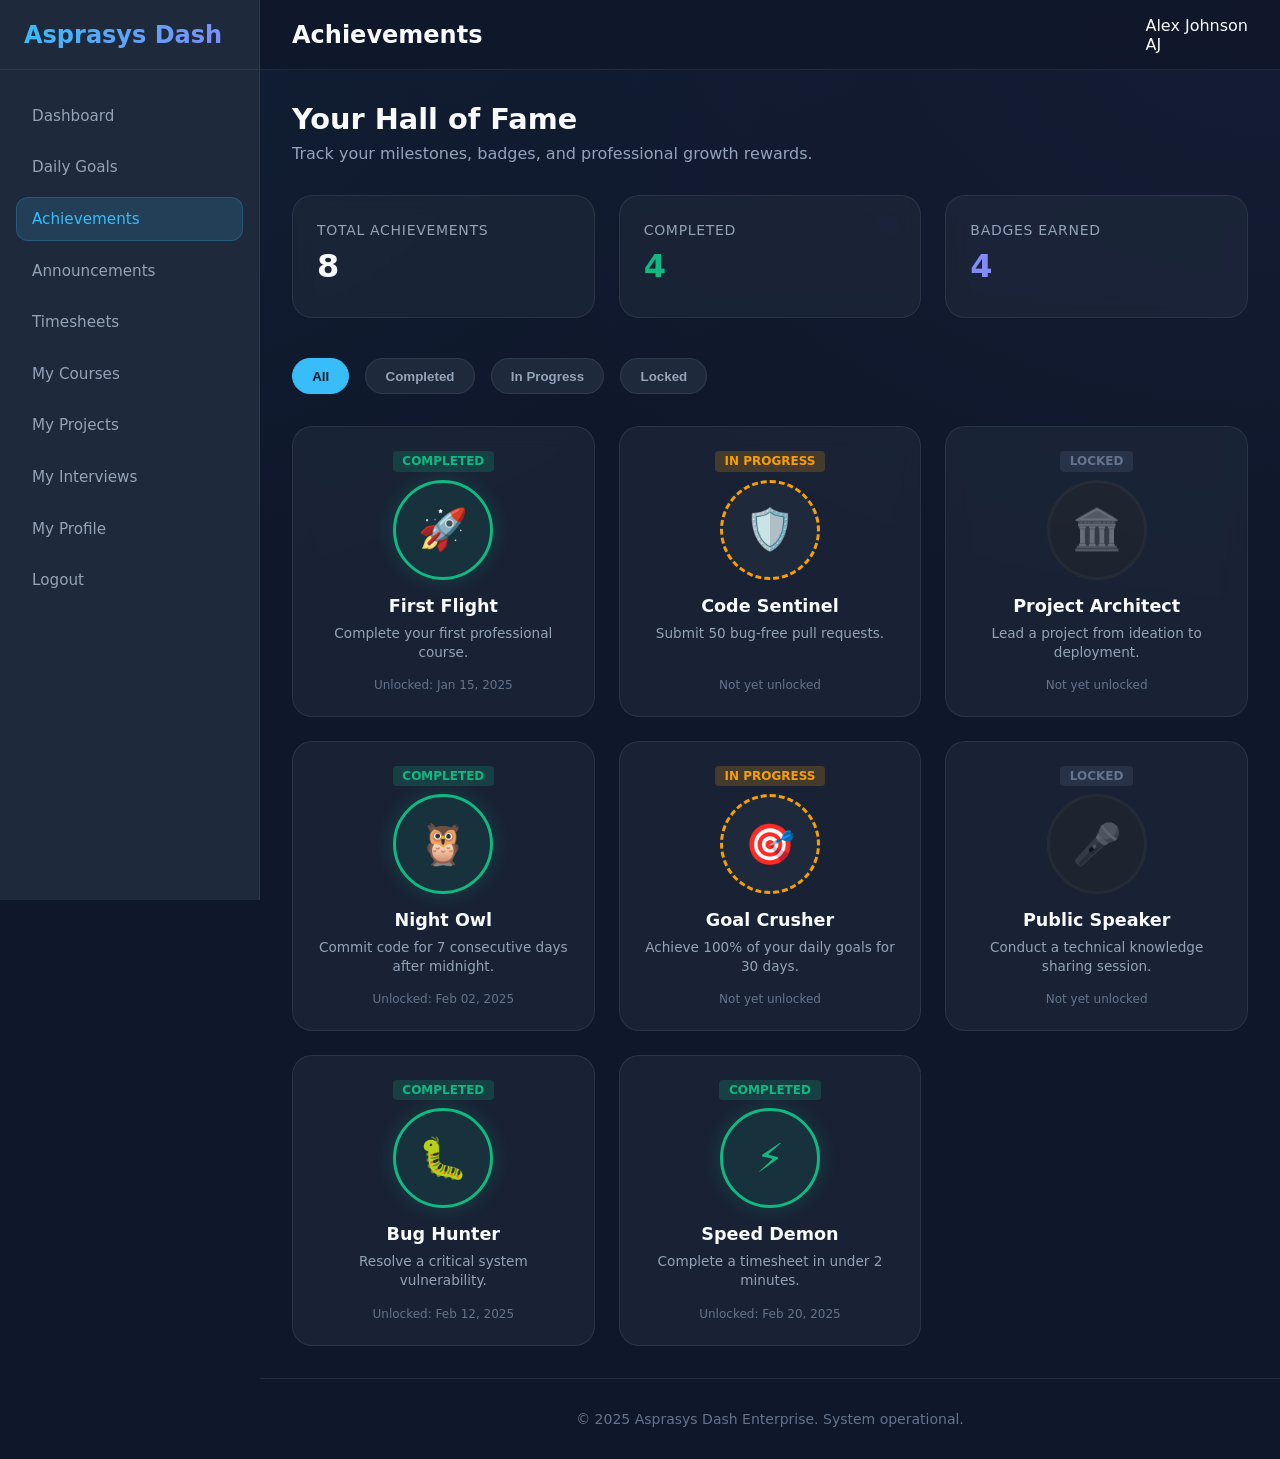
==== pages/auth/achievements.html @ efcc8452 "Add achievements and daily goals pages with styling; update dashboard links" ====
<!DOCTYPE html>

<html lang="en">

<head>
    <meta charset="UTF-8">
    <meta name="viewport" content="width=device-width, initial-scale=1.0">
    <title>Achievements | Asprasys Dash</title>
    <style>
        :root {
            /* Inherited Theme Variables */
            --bg-main: #0f172a;
            --bg-accent: #1e293b;
            --primary: #38bdf8;
            --primary-glow: rgba(56, 189, 248, 0.15);
            --secondary: #64748b;
            --accent: #818cf8;
            --success: #10b981;
            --warning: #f59e0b;
            --danger: #ef4444;

            --surface: rgba(30, 41, 59, 0.7);
            --border: rgba(255, 255, 255, 0.08);

            --text-primary: #f8fafc;
            --text-secondary: #94a3b8;
            --text-muted: #64748b;

            --sidebar-width: 260px;
            --navbar-height: 70px;
            --radius-md: 12px;
            --radius-lg: 20px;

            --transition: all 0.3s cubic-bezier(0.4, 0, 0.2, 1);
            --shadow: 0 10px 15px -3px rgba(0, 0, 0, 0.2);
        }

        *,
        *::before,
        *::after {
            margin: 0;
            padding: 0;
            box-sizing: border-box;
        }

        body {
            font-family: 'Inter', system-ui, -apple-system, sans-serif;
            background: var(--bg-main);
            background-image:
                radial-gradient(at 0% 0%, rgba(56, 189, 248, 0.05) 0px, transparent 50%),
                radial-gradient(at 100% 0%, rgba(129, 140, 248, 0.05) 0px, transparent 50%);
            background-attachment: fixed;
            color: var(--text-primary);
            overflow-x: hidden;
        }

        .app-container {
            display: flex;
            min-height: 100vh;
        }

        /* Sidebar Navigation */
        .sidebar {
            width: var(--sidebar-width);
            background: var(--bg-accent);
            border-right: 1px solid var(--border);
            display: flex;
            flex-direction: column;
            position: fixed;
            height: 100vh;
            transition: var(--transition);
            z-index: 1000;
        }

        .sidebar-header {
            height: var(--navbar-height);
            display: flex;
            align-items: center;
            padding: 0 1.5rem;
            border-bottom: 1px solid var(--border);
        }

        .logo-text {
            font-size: 1.5rem;
            font-weight: 800;
            background: linear-gradient(135deg, var(--primary), var(--accent));
            -webkit-background-clip: text;
            -webkit-text-fill-color: transparent;
        }

        .sidebar-nav {
            flex: 1;
            padding: 1.5rem 1rem;
            overflow-y: auto;
        }

        .nav-list {
            list-style: none;
        }

        .nav-item {
            margin-bottom: 0.5rem;
        }

        .nav-link {
            display: flex;
            align-items: center;
            padding: 0.8rem 1rem;
            color: var(--text-secondary);
            text-decoration: none;
            border-radius: var(--radius-md);
            transition: var(--transition);
            font-weight: 500;
            font-size: 0.95rem;
        }

        .nav-link:hover,
        .nav-link.active {
            background: rgba(255, 255, 255, 0.05);
            color: var(--text-primary);
        }

        .nav-link.active {
            background: var(--primary-glow);
            color: var(--primary);
            box-shadow: inset 0 0 0 1px rgba(56, 189, 248, 0.2);
        }

        /* Main Wrapper */
        .main-wrapper {
            flex: 1;
            margin-left: var(--sidebar-width);
            transition: var(--transition);
            display: flex;
            flex-direction: column;
        }

        .navbar {
            height: var(--navbar-height);
            background: rgba(15, 23, 42, 0.8);
            backdrop-filter: blur(12px);
            border-bottom: 1px solid var(--border);
            display: flex;
            align-items: center;
            justify-content: space-between;
            padding: 0 2rem;
            position: sticky;
            top: 0;
            z-index: 900;
        }

        .menu-toggle {
            display: none;
            background: none;
            border: none;
            color: var(--text-primary);
            font-size: 1.5rem;
            cursor: pointer;
        }

        /* Achievements Styling */
        .content-area {
            padding: 2rem;
            max-width: 1400px;
            width: 100%;
            margin: 0 auto;
        }

        .welcome-section {
            margin-bottom: 2rem;
        }

        .welcome-section h1 {
            font-size: 1.8rem;
            margin-bottom: 0.5rem;
        }

        .welcome-section p {
            color: var(--text-secondary);
        }

        .stats-grid {
            display: grid;
            grid-template-columns: repeat(auto-fit, minmax(240px, 1fr));
            gap: 1.5rem;
            margin-bottom: 2.5rem;
        }

        .card {
            background: var(--surface);
            backdrop-filter: blur(10px);
            border: 1px solid var(--border);
            border-radius: var(--radius-lg);
            padding: 1.5rem;
            transition: var(--transition);
        }

        .card:hover {
            transform: translateY(-5px);
            border-color: var(--primary);
            box-shadow: var(--shadow);
        }

        .stat-value {
            font-size: 2rem;
            font-weight: 700;
            display: block;
            margin: 0.5rem 0;
        }

        .stat-label {
            color: var(--text-secondary);
            font-size: 0.875rem;
            font-weight: 500;
            text-transform: uppercase;
            letter-spacing: 0.05em;
        }

        /* Filtering UI */
        .filter-section {
            display: flex;
            gap: 1rem;
            margin-bottom: 2rem;
            flex-wrap: wrap;
        }

        .filter-btn {
            background: var(--bg-accent);
            border: 1px solid var(--border);
            color: var(--text-secondary);
            padding: 0.6rem 1.2rem;
            border-radius: 50px;
            cursor: pointer;
            font-weight: 600;
            transition: var(--transition);
        }

        .filter-btn.active {
            background: var(--primary);
            color: var(--bg-main);
            border-color: var(--primary);
        }

        /* Achievements Grid */
        .achievements-grid {
            display: grid;
            grid-template-columns: repeat(auto-fill, minmax(300px, 1fr));
            gap: 1.5rem;
        }

        .achievement-card {
            display: flex;
            flex-direction: column;
            align-items: center;
            text-align: center;
            position: relative;
        }

        .badge-container {
            width: 100px;
            height: 100px;
            background: var(--bg-accent);
            border-radius: 50%;
            display: flex;
            align-items: center;
            justify-content: center;
            font-size: 2.5rem;
            margin-bottom: 1rem;
            border: 3px solid var(--border);
            transition: var(--transition);
            position: relative;
        }

        .achievement-card.Completed .badge-container {
            border-color: var(--success);
            background: rgba(16, 185, 129, 0.1);
            color: var(--success);
            box-shadow: 0 0 20px rgba(16, 185, 129, 0.2);
        }

        .achievement-card.Locked .badge-container {
            opacity: 0.4;
            filter: grayscale(1);
        }

        .achievement-card.In-Progress .badge-container {
            border-color: var(--warning);
            border-style: dashed;
        }

        .status-tag {
            font-size: 0.75rem;
            font-weight: 700;
            padding: 0.2rem 0.6rem;
            border-radius: 4px;
            text-transform: uppercase;
            margin-bottom: 0.5rem;
        }

        .status-Completed {
            background: rgba(16, 185, 129, 0.2);
            color: var(--success);
        }

        .status-In-Progress {
            background: rgba(245, 158, 11, 0.2);
            color: var(--warning);
        }

        .status-Locked {
            background: rgba(100, 116, 139, 0.2);
            color: var(--secondary);
        }

        .achievement-title {
            font-weight: 700;
            font-size: 1.1rem;
            margin-bottom: 0.5rem;
        }

        .achievement-desc {
            color: var(--text-secondary);
            font-size: 0.85rem;
            line-height: 1.4;
        }

        .completion-date {
            margin-top: auto;
            padding-top: 1rem;
            font-size: 0.75rem;
            color: var(--text-muted);
        }

        .footer {
            margin-top: auto;
            padding: 2rem;
            text-align: center;
            border-top: 1px solid var(--border);
            color: var(--text-muted);
            font-size: 0.875rem;
        }

        @media (max-width: 1024px) {
            .sidebar {
                transform: translateX(-100%);
            }

            .sidebar.active {
                transform: translateX(0);
            }

            .main-wrapper {
                margin-left: 0;
            }

            .menu-toggle {
                display: block;
            }
        }
    </style>


</head>

<body>
    <div class="app-container">
        <aside class="sidebar" id="sidebar">
            <div class="sidebar-header">
                <span class="logo-text">Asprasys Dash</span>
            </div>
            <nav class="sidebar-nav">
                <ul class="nav-list">
                    <li class="nav-item"><a href="dashboard.html" class="nav-link">Dashboard</a></li>
                    <li class="nav-item"><a href="daily-goals.html" class="nav-link">Daily Goals</a></li>
                    <li class="nav-item"><a href="achievements.html" class="nav-link active">Achievements</a></li>
                    <li class="nav-item"><a href="announcements.html" class="nav-link">Announcements</a></li>
                    <li class="nav-item"><a href="my-timesheets.html" class="nav-link">Timesheets</a></li>
                    <li class="nav-item"><a href="my-courses.html" class="nav-link">My Courses</a></li>
                    <li class="nav-item"><a href="my-projects.html" class="nav-link">My Projects</a></li>
                    <li class="nav-item"><a href="my-interviews.html" class="nav-link">My Interviews</a></li>
                    <li class="nav-item"><a href="my-profile.html" class="nav-link">My Profile</a></li>
                    <li class="nav-item logout-link"><a href="#" class="nav-link">Logout</a></li>
                </ul>
            </nav>
        </aside>
        
        <div class="main-wrapper">
            <header class="navbar">
                <div style="display: flex; align-items: center; gap: 1rem;">
                    <button class="menu-toggle" onclick="toggleSidebar()">☰</button>
                    <h2 id="page-title">Achievements</h2>
                </div>
                <div class="user-profile">
                    <span class="user-name">Alex Johnson</span>
                    <div class="user-avatar">AJ</div>
                </div>
            </header>

            <main class="content-area">
                <section class="welcome-section">
                    <h1>Your Hall of Fame</h1>
                    <p>Track your milestones, badges, and professional growth rewards.</p>
                </section>

                <div class="stats-grid">
                    <div class="card">
                        <span class="stat-label">Total Achievements</span>
                        <span class="stat-value" id="count-total">0</span>
                    </div>
                    <div class="card">
                        <span class="stat-label">Completed</span>
                        <span class="stat-value" id="count-completed" style="color: var(--success);">0</span>
                    </div>
                    <div class="card">
                        <span class="stat-label">Badges Earned</span>
                        <span class="stat-value" id="count-badges" style="color: var(--accent);">0</span>
                    </div>
                </div>

                <div class="filter-section" id="filter-container">
                    <button class="filter-btn active" data-filter="All">All</button>
                    <button class="filter-btn" data-filter="Completed">Completed</button>
                    <button class="filter-btn" data-filter="In-Progress">In Progress</button>
                    <button class="filter-btn" data-filter="Locked">Locked</button>
                </div>

                <div class="achievements-grid" id="achievements-container">
                </div>
            </main>

            <footer class="footer">
                <p>&copy; 2025 Asprasys Dash Enterprise. System operational.</p>
            </footer>
        </div>
    </div>

    <script>
        const achievementsData = [
            { title: "First Flight", desc: "Complete your first professional course.", status: "Completed", icon: "🚀", date: "Jan 15, 2025" },
            { title: "Code Sentinel", desc: "Submit 50 bug-free pull requests.", status: "In-Progress", icon: "🛡️", date: null },
            { title: "Project Architect", desc: "Lead a project from ideation to deployment.", status: "Locked", icon: "🏛️", date: null },
            { title: "Night Owl", desc: "Commit code for 7 consecutive days after midnight.", status: "Completed", icon: "🦉", date: "Feb 02, 2025" },
            { title: "Goal Crusher", desc: "Achieve 100% of your daily goals for 30 days.", status: "In-Progress", icon: "🎯", date: null },
            { title: "Public Speaker", desc: "Conduct a technical knowledge sharing session.", status: "Locked", icon: "🎤", date: null },
            { title: "Bug Hunter", desc: "Resolve a critical system vulnerability.", status: "Completed", icon: "🐛", date: "Feb 12, 2025" },
            { title: "Speed Demon", desc: "Complete a timesheet in under 2 minutes.", status: "Completed", icon: "⚡", date: "Feb 20, 2025" }
        ];

        function toggleSidebar() {
            document.getElementById('sidebar').classList.toggle('active');
        }

        function renderAchievements(filter = "All") {
            const container = document.getElementById('achievements-container');
            container.innerHTML = '';

            const filteredData = filter === "All" ? achievementsData : achievementsData.filter(a => a.status === filter);

            filteredData.forEach((achievement, index) => {
                const card = document.createElement('div');
                card.className = `card achievement-card ${achievement.status}`;
                card.style.animation = `slideUp 0.4s ease forwards ${index * 0.05}s`;
                card.style.opacity = '0';

                card.innerHTML = `
                <div class="status-tag status-${achievement.status}">${achievement.status.replace('-', ' ')}</div>
                <div class="badge-container">${achievement.icon}</div>
                <h3 class="achievement-title">${achievement.title}</h3>
                <p class="achievement-desc">${achievement.desc}</p>
                <p class="completion-date">${achievement.date ? 'Unlocked: ' + achievement.date : 'Not yet unlocked'}</p>
            `;
                container.appendChild(card);
            });

            updateStats();
        }

        function updateStats() {
            document.getElementById('count-total').innerText = achievementsData.length;
            document.getElementById('count-completed').innerText = achievementsData.filter(a => a.status === 'Completed').length;
            document.getElementById('count-badges').innerText = achievementsData.filter(a => a.status === 'Completed').length;
        }

        // Initialize filtering
        document.getElementById('filter-container').addEventListener('click', (e) => {
            if (e.target.classList.contains('filter-btn')) {
                document.querySelectorAll('.filter-btn').forEach(btn => btn.classList.remove('active'));
                e.target.classList.add('active');
                renderAchievements(e.target.getAttribute('data-filter'));
            }
        });

        // Add CSS Animation dynamically
        const style = document.createElement('style');
        style.innerHTML = `
        @keyframes slideUp {
            from { opacity: 0; transform: translateY(20px); }
            to { opacity: 1; transform: translateY(0); }
        }
    `;
        document.head.appendChild(style);

        window.onload = () => renderAchievements();
    </script>

    

</body>

</html>
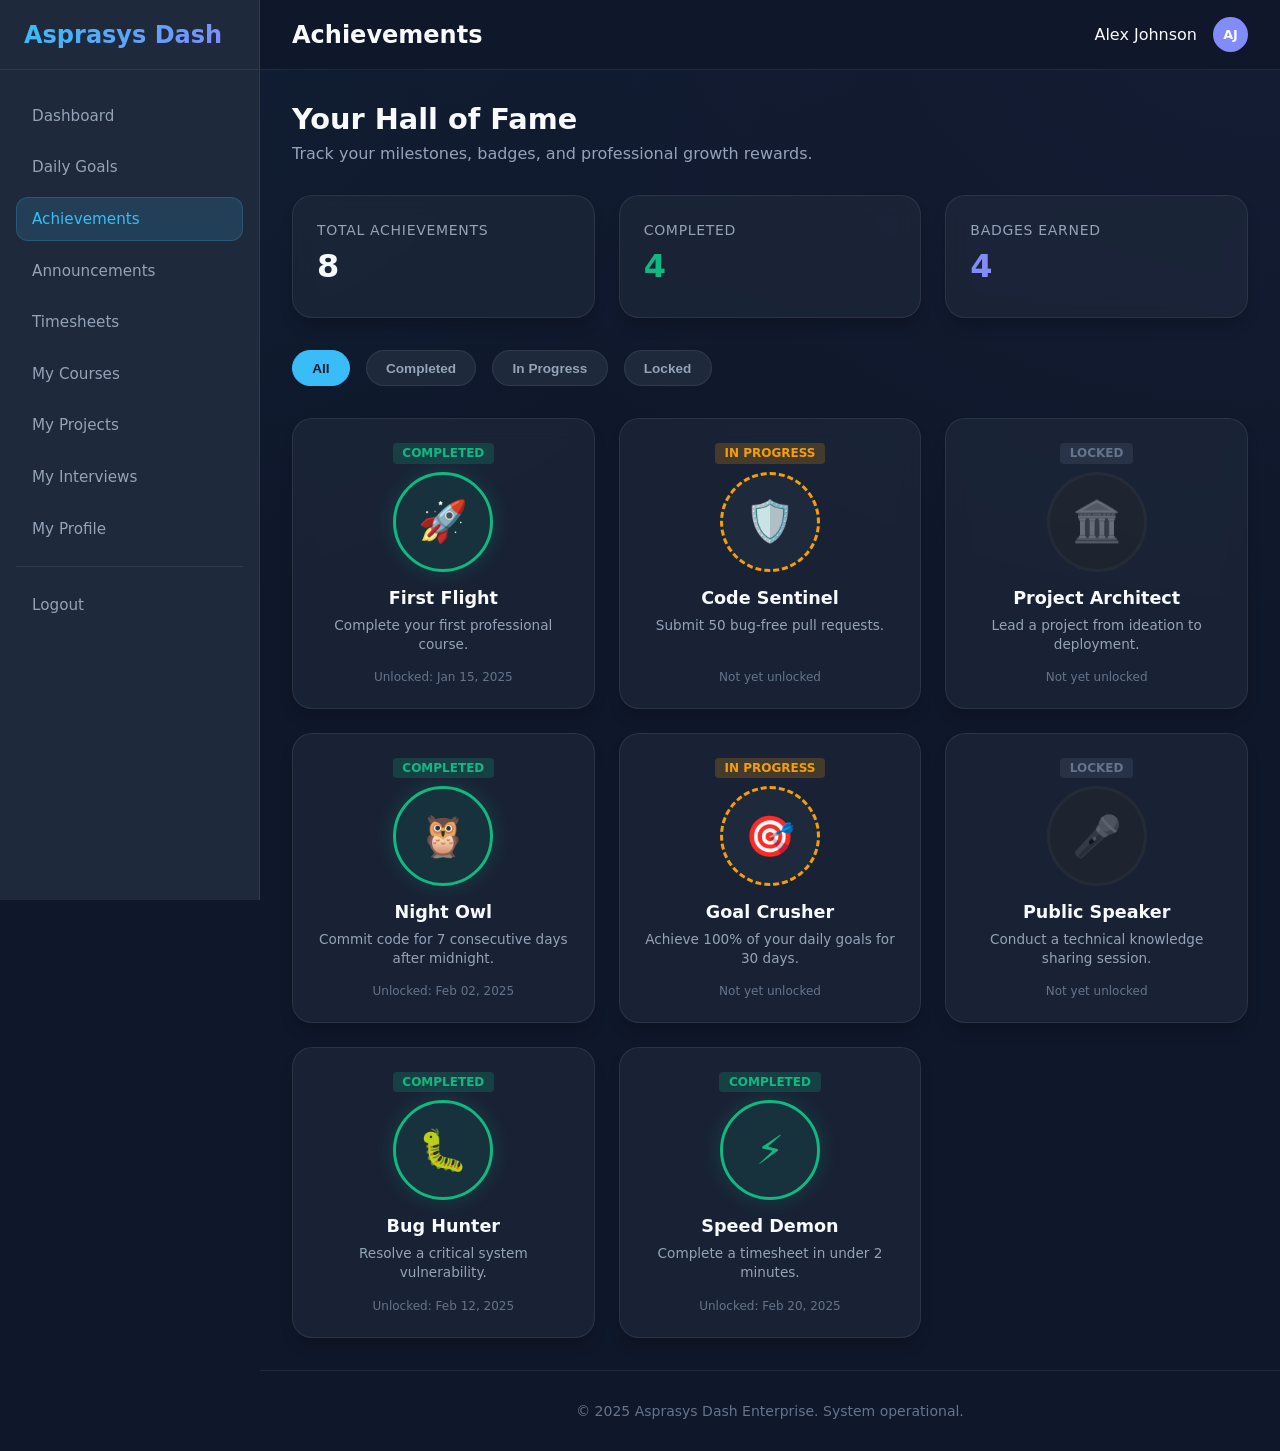
==== commit 533eb33c: "updates" ====
--- a/pages/auth/achievements.html
+++ b/pages/auth/achievements.html
@@ -6,359 +6,7 @@
     <meta charset="UTF-8">
     <meta name="viewport" content="width=device-width, initial-scale=1.0">
     <title>Achievements | Asprasys Dash</title>
-    <style>
-        :root {
-            /* Inherited Theme Variables */
-            --bg-main: #0f172a;
-            --bg-accent: #1e293b;
-            --primary: #38bdf8;
-            --primary-glow: rgba(56, 189, 248, 0.15);
-            --secondary: #64748b;
-            --accent: #818cf8;
-            --success: #10b981;
-            --warning: #f59e0b;
-            --danger: #ef4444;
-
-            --surface: rgba(30, 41, 59, 0.7);
-            --border: rgba(255, 255, 255, 0.08);
-
-            --text-primary: #f8fafc;
-            --text-secondary: #94a3b8;
-            --text-muted: #64748b;
-
-            --sidebar-width: 260px;
-            --navbar-height: 70px;
-            --radius-md: 12px;
-            --radius-lg: 20px;
-
-            --transition: all 0.3s cubic-bezier(0.4, 0, 0.2, 1);
-            --shadow: 0 10px 15px -3px rgba(0, 0, 0, 0.2);
-        }
-
-        *,
-        *::before,
-        *::after {
-            margin: 0;
-            padding: 0;
-            box-sizing: border-box;
-        }
-
-        body {
-            font-family: 'Inter', system-ui, -apple-system, sans-serif;
-            background: var(--bg-main);
-            background-image:
-                radial-gradient(at 0% 0%, rgba(56, 189, 248, 0.05) 0px, transparent 50%),
-                radial-gradient(at 100% 0%, rgba(129, 140, 248, 0.05) 0px, transparent 50%);
-            background-attachment: fixed;
-            color: var(--text-primary);
-            overflow-x: hidden;
-        }
-
-        .app-container {
-            display: flex;
-            min-height: 100vh;
-        }
-
-        /* Sidebar Navigation */
-        .sidebar {
-            width: var(--sidebar-width);
-            background: var(--bg-accent);
-            border-right: 1px solid var(--border);
-            display: flex;
-            flex-direction: column;
-            position: fixed;
-            height: 100vh;
-            transition: var(--transition);
-            z-index: 1000;
-        }
-
-        .sidebar-header {
-            height: var(--navbar-height);
-            display: flex;
-            align-items: center;
-            padding: 0 1.5rem;
-            border-bottom: 1px solid var(--border);
-        }
-
-        .logo-text {
-            font-size: 1.5rem;
-            font-weight: 800;
-            background: linear-gradient(135deg, var(--primary), var(--accent));
-            -webkit-background-clip: text;
-            -webkit-text-fill-color: transparent;
-        }
-
-        .sidebar-nav {
-            flex: 1;
-            padding: 1.5rem 1rem;
-            overflow-y: auto;
-        }
-
-        .nav-list {
-            list-style: none;
-        }
-
-        .nav-item {
-            margin-bottom: 0.5rem;
-        }
-
-        .nav-link {
-            display: flex;
-            align-items: center;
-            padding: 0.8rem 1rem;
-            color: var(--text-secondary);
-            text-decoration: none;
-            border-radius: var(--radius-md);
-            transition: var(--transition);
-            font-weight: 500;
-            font-size: 0.95rem;
-        }
-
-        .nav-link:hover,
-        .nav-link.active {
-            background: rgba(255, 255, 255, 0.05);
-            color: var(--text-primary);
-        }
-
-        .nav-link.active {
-            background: var(--primary-glow);
-            color: var(--primary);
-            box-shadow: inset 0 0 0 1px rgba(56, 189, 248, 0.2);
-        }
-
-        /* Main Wrapper */
-        .main-wrapper {
-            flex: 1;
-            margin-left: var(--sidebar-width);
-            transition: var(--transition);
-            display: flex;
-            flex-direction: column;
-        }
-
-        .navbar {
-            height: var(--navbar-height);
-            background: rgba(15, 23, 42, 0.8);
-            backdrop-filter: blur(12px);
-            border-bottom: 1px solid var(--border);
-            display: flex;
-            align-items: center;
-            justify-content: space-between;
-            padding: 0 2rem;
-            position: sticky;
-            top: 0;
-            z-index: 900;
-        }
-
-        .menu-toggle {
-            display: none;
-            background: none;
-            border: none;
-            color: var(--text-primary);
-            font-size: 1.5rem;
-            cursor: pointer;
-        }
-
-        /* Achievements Styling */
-        .content-area {
-            padding: 2rem;
-            max-width: 1400px;
-            width: 100%;
-            margin: 0 auto;
-        }
-
-        .welcome-section {
-            margin-bottom: 2rem;
-        }
-
-        .welcome-section h1 {
-            font-size: 1.8rem;
-            margin-bottom: 0.5rem;
-        }
-
-        .welcome-section p {
-            color: var(--text-secondary);
-        }
-
-        .stats-grid {
-            display: grid;
-            grid-template-columns: repeat(auto-fit, minmax(240px, 1fr));
-            gap: 1.5rem;
-            margin-bottom: 2.5rem;
-        }
-
-        .card {
-            background: var(--surface);
-            backdrop-filter: blur(10px);
-            border: 1px solid var(--border);
-            border-radius: var(--radius-lg);
-            padding: 1.5rem;
-            transition: var(--transition);
-        }
-
-        .card:hover {
-            transform: translateY(-5px);
-            border-color: var(--primary);
-            box-shadow: var(--shadow);
-        }
-
-        .stat-value {
-            font-size: 2rem;
-            font-weight: 700;
-            display: block;
-            margin: 0.5rem 0;
-        }
-
-        .stat-label {
-            color: var(--text-secondary);
-            font-size: 0.875rem;
-            font-weight: 500;
-            text-transform: uppercase;
-            letter-spacing: 0.05em;
-        }
-
-        /* Filtering UI */
-        .filter-section {
-            display: flex;
-            gap: 1rem;
-            margin-bottom: 2rem;
-            flex-wrap: wrap;
-        }
-
-        .filter-btn {
-            background: var(--bg-accent);
-            border: 1px solid var(--border);
-            color: var(--text-secondary);
-            padding: 0.6rem 1.2rem;
-            border-radius: 50px;
-            cursor: pointer;
-            font-weight: 600;
-            transition: var(--transition);
-        }
-
-        .filter-btn.active {
-            background: var(--primary);
-            color: var(--bg-main);
-            border-color: var(--primary);
-        }
-
-        /* Achievements Grid */
-        .achievements-grid {
-            display: grid;
-            grid-template-columns: repeat(auto-fill, minmax(300px, 1fr));
-            gap: 1.5rem;
-        }
-
-        .achievement-card {
-            display: flex;
-            flex-direction: column;
-            align-items: center;
-            text-align: center;
-            position: relative;
-        }
-
-        .badge-container {
-            width: 100px;
-            height: 100px;
-            background: var(--bg-accent);
-            border-radius: 50%;
-            display: flex;
-            align-items: center;
-            justify-content: center;
-            font-size: 2.5rem;
-            margin-bottom: 1rem;
-            border: 3px solid var(--border);
-            transition: var(--transition);
-            position: relative;
-        }
-
-        .achievement-card.Completed .badge-container {
-            border-color: var(--success);
-            background: rgba(16, 185, 129, 0.1);
-            color: var(--success);
-            box-shadow: 0 0 20px rgba(16, 185, 129, 0.2);
-        }
-
-        .achievement-card.Locked .badge-container {
-            opacity: 0.4;
-            filter: grayscale(1);
-        }
-
-        .achievement-card.In-Progress .badge-container {
-            border-color: var(--warning);
-            border-style: dashed;
-        }
-
-        .status-tag {
-            font-size: 0.75rem;
-            font-weight: 700;
-            padding: 0.2rem 0.6rem;
-            border-radius: 4px;
-            text-transform: uppercase;
-            margin-bottom: 0.5rem;
-        }
-
-        .status-Completed {
-            background: rgba(16, 185, 129, 0.2);
-            color: var(--success);
-        }
-
-        .status-In-Progress {
-            background: rgba(245, 158, 11, 0.2);
-            color: var(--warning);
-        }
-
-        .status-Locked {
-            background: rgba(100, 116, 139, 0.2);
-            color: var(--secondary);
-        }
-
-        .achievement-title {
-            font-weight: 700;
-            font-size: 1.1rem;
-            margin-bottom: 0.5rem;
-        }
-
-        .achievement-desc {
-            color: var(--text-secondary);
-            font-size: 0.85rem;
-            line-height: 1.4;
-        }
-
-        .completion-date {
-            margin-top: auto;
-            padding-top: 1rem;
-            font-size: 0.75rem;
-            color: var(--text-muted);
-        }
-
-        .footer {
-            margin-top: auto;
-            padding: 2rem;
-            text-align: center;
-            border-top: 1px solid var(--border);
-            color: var(--text-muted);
-            font-size: 0.875rem;
-        }
-
-        @media (max-width: 1024px) {
-            .sidebar {
-                transform: translateX(-100%);
-            }
-
-            .sidebar.active {
-                transform: translateX(0);
-            }
-
-            .main-wrapper {
-                margin-left: 0;
-            }
-
-            .menu-toggle {
-                display: block;
-            }
-        }
-    </style>
-
+    <link rel="stylesheet" href="/assets/css/style.css">
 
 </head>
 
--- a/assets/css/style.css
+++ b/assets/css/style.css
@@ -0,0 +1,2096 @@
+:root {
+  /* Color Palette */
+  --bg-main: #0f172a;
+  --bg-accent: #1e293b;
+  --primary: #38bdf8;
+  --primary-glow: rgba(56, 189, 248, 0.15);
+  --secondary: #64748b;
+  --accent: #818cf8;
+  --success: #10b981;
+  --warning: #f59e0b;
+  --danger: #ef4444;
+
+  /* Surface & Borders */
+  --surface: rgba(30, 41, 59, 0.7);
+  --border: rgba(255, 255, 255, 0.08);
+
+  /* Text */
+  --text-primary: #f8fafc;
+  --text-secondary: #94a3b8;
+  --text-muted: #64748b;
+
+  /* Dimensions */
+  --sidebar-width: 260px;
+  --navbar-height: 70px;
+  --radius-md: 12px;
+  --radius-lg: 20px;
+
+  /* Effects */
+  --transition: all 0.3s cubic-bezier(0.4, 0, 0.2, 1);
+  --shadow: 0 10px 15px -3px rgba(0, 0, 0, 0.2);
+}
+
+/* Reset & Base */
+*,
+*::before,
+*::after {
+  margin: 0;
+  padding: 0;
+  box-sizing: border-box;
+}
+
+body {
+  font-family: "Inter", system-ui, -apple-system, sans-serif;
+  background: var(--bg-main);
+  background-image: radial-gradient(
+      at 0% 0%,
+      rgba(56, 189, 248, 0.05) 0px,
+      transparent 50%
+    ),
+    radial-gradient(at 100% 0%, rgba(129, 140, 248, 0.05) 0px, transparent 50%);
+  background-attachment: fixed;
+  color: var(--text-primary);
+  overflow-x: hidden;
+}
+
+/* Layout Structure */
+.app-container {
+  display: flex;
+  min-height: 100vh;
+}
+
+/* Sidebar */
+.sidebar {
+  width: var(--sidebar-width);
+  background: var(--bg-accent);
+  border-right: 1px solid var(--border);
+  display: flex;
+  flex-direction: column;
+  position: fixed;
+  height: 100vh;
+  transition: var(--transition);
+  z-index: 1000;
+}
+
+.sidebar-header {
+  height: var(--navbar-height);
+  display: flex;
+  align-items: center;
+  padding: 0 1.5rem;
+  border-bottom: 1px solid var(--border);
+}
+
+.logo-text {
+  font-size: 1.5rem;
+  font-weight: 800;
+  background: linear-gradient(135deg, var(--primary), var(--accent));
+  -webkit-background-clip: text;
+  -webkit-text-fill-color: transparent;
+}
+
+.sidebar-nav {
+  flex: 1;
+  padding: 1.5rem 1rem;
+  overflow-y: auto;
+}
+
+.nav-list {
+  list-style: none;
+}
+
+.nav-item {
+  margin-bottom: 0.5rem;
+}
+
+.nav-link {
+  display: flex;
+  align-items: center;
+  padding: 0.8rem 1rem;
+  color: var(--text-secondary);
+  text-decoration: none;
+  border-radius: var(--radius-md);
+  transition: var(--transition);
+  font-weight: 500;
+  font-size: 0.95rem;
+}
+
+.nav-link:hover {
+  background: rgba(255, 255, 255, 0.05);
+  color: var(--text-primary);
+}
+
+.nav-link.active {
+  background: var(--primary-glow);
+  color: var(--primary);
+  box-shadow: inset 0 0 0 1px rgba(56, 189, 248, 0.2);
+}
+
+.logout-link {
+  border-top: 1px solid var(--border);
+  margin-top: 1rem;
+  padding-top: 1rem;
+}
+
+/* Main Content Wrapper */
+.main-wrapper {
+  flex: 1;
+  margin-left: var(--sidebar-width);
+  transition: var(--transition);
+  display: flex;
+  flex-direction: column;
+}
+
+/* Navbar */
+.navbar {
+  height: var(--navbar-height);
+  background: rgba(15, 23, 42, 0.8);
+  backdrop-filter: blur(12px);
+  border-bottom: 1px solid var(--border);
+  display: flex;
+  align-items: center;
+  justify-content: space-between;
+  padding: 0 2rem;
+  position: sticky;
+  top: 0;
+  z-index: 900;
+}
+
+.menu-toggle {
+  display: none;
+  background: none;
+  border: none;
+  color: var(--text-primary);
+  font-size: 1.5rem;
+  cursor: pointer;
+}
+
+.user-profile {
+  display: flex;
+  align-items: center;
+  gap: 1rem;
+  cursor: pointer;
+}
+
+.user-avatar {
+  width: 35px;
+  height: 35px;
+  background: var(--accent);
+  border-radius: 50%;
+  display: flex;
+  align-items: center;
+  justify-content: center;
+  font-weight: 700;
+  font-size: 0.8rem;
+}
+
+/* Dashboard Content Area */
+.content-area {
+  padding: 2rem;
+  max-width: 1400px;
+  width: 100%;
+  margin: 0 auto;
+}
+
+.welcome-section {
+  margin-bottom: 2rem;
+}
+
+.welcome-section h1 {
+  font-size: 1.8rem;
+  margin-bottom: 0.5rem;
+}
+
+.welcome-section p {
+  color: var(--text-secondary);
+}
+
+/* Stats Grid */
+.stats-grid {
+  display: grid;
+  grid-template-columns: repeat(auto-fit, minmax(240px, 1fr));
+  gap: 1.5rem;
+  margin-bottom: 2rem;
+}
+
+.card {
+  background: var(--surface);
+  backdrop-filter: blur(10px);
+  border: 1px solid var(--border);
+  border-radius: var(--radius-lg);
+  padding: 1.5rem;
+  transition: var(--transition);
+}
+
+.card:hover {
+  transform: translateY(-5px);
+  border-color: var(--primary);
+  box-shadow: var(--shadow);
+}
+
+.stat-value {
+  font-size: 2rem;
+  font-weight: 700;
+  display: block;
+  margin: 0.5rem 0;
+}
+
+.stat-label {
+  color: var(--text-secondary);
+  font-size: 0.875rem;
+  font-weight: 500;
+  text-transform: uppercase;
+  letter-spacing: 0.05em;
+}
+
+/* Recent Activity Area */
+.section-header {
+  margin-bottom: 1.5rem;
+  display: flex;
+  justify-content: space-between;
+  align-items: center;
+}
+
+.activity-list {
+  display: flex;
+  flex-direction: column;
+  gap: 1rem;
+}
+
+.activity-item {
+  display: flex;
+  align-items: center;
+  gap: 1rem;
+  padding-bottom: 1rem;
+  border-bottom: 1px solid var(--border);
+}
+
+.activity-item:last-child {
+  border-bottom: none;
+  padding-bottom: 0;
+}
+
+.activity-icon {
+  width: 40px;
+  height: 40px;
+  border-radius: var(--radius-md);
+  background: var(--bg-accent);
+  display: flex;
+  align-items: center;
+  justify-content: center;
+  flex-shrink: 0;
+}
+
+.activity-info p {
+  font-size: 0.95rem;
+}
+
+.activity-time {
+  font-size: 0.8rem;
+  color: var(--text-muted);
+}
+
+/* Footer */
+.footer {
+  margin-top: auto;
+  padding: 2rem;
+  text-align: center;
+  border-top: 1px solid var(--border);
+  color: var(--text-muted);
+  font-size: 0.875rem;
+}
+
+/* Responsive Design */
+@media (max-width: 1024px) {
+  .sidebar {
+    transform: translateX(-100%);
+  }
+
+  .sidebar.active {
+    transform: translateX(0);
+  }
+
+  .main-wrapper {
+    margin-left: 0;
+  }
+
+  .menu-toggle {
+    display: block;
+  }
+}
+
+@media (max-width: 640px) {
+  .content-area {
+    padding: 1rem;
+  }
+
+  .stats-grid {
+    grid-template-columns: 1fr;
+  }
+}
+
+/* daily-goals */
+
+/* Content Area */
+.content-area {
+  padding: 2rem;
+  max-width: 1000px;
+  width: 100%;
+  margin: 0 auto;
+}
+
+.page-header {
+  margin-bottom: 2rem;
+}
+
+.page-header h1 {
+  font-size: 1.8rem;
+  margin-bottom: 0.5rem;
+}
+
+.page-header p {
+  color: var(--text-secondary);
+}
+
+/* Summary Card */
+.summary-card {
+  background: var(--surface);
+  backdrop-filter: blur(10px);
+  border: 1px solid var(--border);
+  border-radius: var(--radius-lg);
+  padding: 2rem;
+  margin-bottom: 2rem;
+  display: flex;
+  align-items: center;
+  justify-content: space-between;
+  box-shadow: var(--shadow);
+}
+
+.progress-circle-container {
+  position: relative;
+  width: 80px;
+  height: 80px;
+}
+
+.progress-text-center {
+  position: absolute;
+  top: 50%;
+  left: 50%;
+  transform: translate(-50%, -50%);
+  font-weight: 700;
+  font-size: 1.2rem;
+  color: var(--primary);
+}
+
+.summary-info h3 {
+  font-size: 1.25rem;
+  margin-bottom: 0.25rem;
+}
+
+.summary-info p {
+  color: var(--text-secondary);
+  font-size: 0.9rem;
+}
+
+/* Goals List */
+.goals-list {
+  margin-bottom: 2.5rem;
+}
+
+.goal-item {
+  display: flex;
+  align-items: center;
+  gap: 1rem;
+  background: var(--surface);
+  border: 1px solid var(--border);
+  padding: 1rem 1.5rem;
+  border-radius: var(--radius-md);
+  margin-bottom: 0.75rem;
+  transition: var(--transition);
+}
+
+.goal-item:hover {
+  border-color: var(--primary-glow);
+  background: rgba(30, 41, 59, 0.9);
+}
+
+.goal-checkbox {
+  appearance: none;
+  width: 22px;
+  height: 22px;
+  border: 2px solid var(--secondary);
+  border-radius: 6px;
+  cursor: pointer;
+  position: relative;
+  transition: var(--transition);
+}
+
+.goal-checkbox:checked {
+  background: var(--success);
+  border-color: var(--success);
+}
+
+.goal-checkbox:checked::after {
+  content: "✓";
+  position: absolute;
+  color: white;
+  font-size: 14px;
+  left: 3px;
+  top: -1px;
+}
+
+.goal-content {
+  flex: 1;
+}
+
+.goal-title {
+  font-weight: 600;
+  font-size: 1rem;
+  display: block;
+}
+
+.goal-desc {
+  font-size: 0.85rem;
+  color: var(--text-secondary);
+}
+
+.goal-status-badge {
+  font-size: 0.7rem;
+  padding: 4px 10px;
+  border-radius: 20px;
+  font-weight: 700;
+  letter-spacing: 0.05em;
+}
+
+.badge-pending {
+  background: rgba(245, 158, 11, 0.1);
+  color: var(--warning);
+}
+
+.badge-completed {
+  background: rgba(16, 185, 129, 0.1);
+  color: var(--success);
+}
+
+.goal-item.is-completed .goal-title {
+  text-decoration: line-through;
+  color: var(--text-muted);
+}
+
+.delete-goal {
+  background: none;
+  border: none;
+  color: var(--text-muted);
+  cursor: pointer;
+  font-size: 1.2rem;
+  transition: var(--transition);
+  opacity: 0;
+}
+
+.goal-item:hover .delete-goal {
+  opacity: 1;
+}
+
+.delete-goal:hover {
+  color: var(--danger);
+}
+
+/* Add Form */
+.add-goal-form {
+  background: var(--bg-accent);
+  border: 1px solid var(--border);
+  padding: 2rem;
+  border-radius: var(--radius-lg);
+  box-shadow: var(--shadow);
+}
+
+.form-title {
+  margin-bottom: 1.5rem;
+  font-size: 1.1rem;
+  border-left: 4px solid var(--primary);
+  padding-left: 1rem;
+}
+
+.form-row {
+  display: grid;
+  grid-template-columns: 1fr 1fr;
+  gap: 1rem;
+  margin-bottom: 1.2rem;
+}
+
+.input-group label {
+  display: block;
+  font-size: 0.8rem;
+  color: var(--text-secondary);
+  margin-bottom: 0.5rem;
+  text-transform: uppercase;
+  letter-spacing: 0.05em;
+}
+
+.input-group input {
+  width: 100%;
+  background: var(--bg-main);
+  border: 1px solid var(--border);
+  border-radius: var(--radius-md);
+  padding: 0.8rem 1rem;
+  color: var(--text-primary);
+  transition: var(--transition);
+}
+
+.input-group input:focus {
+  outline: none;
+  border-color: var(--primary);
+  box-shadow: 0 0 0 3px var(--primary-glow);
+}
+
+.btn-add {
+  background: var(--primary);
+  color: var(--bg-main);
+  border: none;
+  padding: 1rem 2rem;
+  border-radius: var(--radius-md);
+  font-weight: 700;
+  cursor: pointer;
+  transition: var(--transition);
+  width: 100%;
+}
+
+.btn-add:hover {
+  transform: translateY(-2px);
+  box-shadow: 0 5px 15px rgba(56, 189, 248, 0.3);
+}
+
+/* Footer */
+.footer {
+  margin-top: auto;
+  padding: 2rem;
+  text-align: center;
+  border-top: 1px solid var(--border);
+  color: var(--text-muted);
+  font-size: 0.875rem;
+}
+
+/* Animations */
+@keyframes slideUp {
+  from {
+    opacity: 0;
+    transform: translateY(15px);
+  }
+
+  to {
+    opacity: 1;
+    transform: translateY(0);
+  }
+}
+
+.goal-item {
+  animation: slideUp 0.4s ease forwards;
+}
+
+/* Responsive */
+@media (max-width: 1024px) {
+  .sidebar {
+    transform: translateX(-100%);
+  }
+
+  .sidebar.active {
+    transform: translateX(0);
+  }
+
+  .main-wrapper {
+    margin-left: 0;
+  }
+
+  .menu-toggle {
+    display: block;
+  }
+}
+
+@media (max-width: 640px) {
+  .form-row {
+    grid-template-columns: 1fr;
+  }
+
+  .summary-card {
+    flex-direction: column;
+    text-align: center;
+    gap: 1.5rem;
+  }
+}
+
+/* Achievements */
+
+.content-area {
+  padding: 2rem;
+  max-width: 1400px;
+  width: 100%;
+  margin: 0 auto;
+}
+
+.welcome-section {
+  margin-bottom: 2rem;
+}
+
+.welcome-section h1 {
+  font-size: 1.8rem;
+  margin-bottom: 0.5rem;
+}
+
+.welcome-section p {
+  color: var(--text-secondary);
+}
+
+.stats-grid {
+  display: grid;
+  grid-template-columns: repeat(auto-fit, minmax(240px, 1fr));
+  gap: 1.5rem;
+  margin-bottom: 2.5rem;
+}
+
+.card {
+  background: var(--surface);
+  backdrop-filter: blur(10px);
+  border: 1px solid var(--border);
+  border-radius: var(--radius-lg);
+  padding: 1.5rem;
+  transition: var(--transition);
+}
+
+.card:hover {
+  transform: translateY(-5px);
+  border-color: var(--primary);
+  box-shadow: var(--shadow);
+}
+
+.stat-value {
+  font-size: 2rem;
+  font-weight: 700;
+  display: block;
+  margin: 0.5rem 0;
+}
+
+.stat-label {
+  color: var(--text-secondary);
+  font-size: 0.875rem;
+  font-weight: 500;
+  text-transform: uppercase;
+  letter-spacing: 0.05em;
+}
+
+/* Filtering UI */
+.filter-section {
+  display: flex;
+  gap: 1rem;
+  margin-bottom: 2rem;
+  flex-wrap: wrap;
+}
+
+.filter-btn {
+  background: var(--bg-accent);
+  border: 1px solid var(--border);
+  color: var(--text-secondary);
+  padding: 0.6rem 1.2rem;
+  border-radius: 50px;
+  cursor: pointer;
+  font-weight: 600;
+  transition: var(--transition);
+}
+
+.filter-btn.active {
+  background: var(--primary);
+  color: var(--bg-main);
+  border-color: var(--primary);
+}
+
+/* Achievements Grid */
+.achievements-grid {
+  display: grid;
+  grid-template-columns: repeat(auto-fill, minmax(300px, 1fr));
+  gap: 1.5rem;
+}
+
+.achievement-card {
+  display: flex;
+  flex-direction: column;
+  align-items: center;
+  text-align: center;
+  position: relative;
+}
+
+.badge-container {
+  width: 100px;
+  height: 100px;
+  background: var(--bg-accent);
+  border-radius: 50%;
+  display: flex;
+  align-items: center;
+  justify-content: center;
+  font-size: 2.5rem;
+  margin-bottom: 1rem;
+  border: 3px solid var(--border);
+  transition: var(--transition);
+  position: relative;
+}
+
+.achievement-card.Completed .badge-container {
+  border-color: var(--success);
+  background: rgba(16, 185, 129, 0.1);
+  color: var(--success);
+  box-shadow: 0 0 20px rgba(16, 185, 129, 0.2);
+}
+
+.achievement-card.Locked .badge-container {
+  opacity: 0.4;
+  filter: grayscale(1);
+}
+
+.achievement-card.In-Progress .badge-container {
+  border-color: var(--warning);
+  border-style: dashed;
+}
+
+.status-tag {
+  font-size: 0.75rem;
+  font-weight: 700;
+  padding: 0.2rem 0.6rem;
+  border-radius: 4px;
+  text-transform: uppercase;
+  margin-bottom: 0.5rem;
+}
+
+.status-Completed {
+  background: rgba(16, 185, 129, 0.2);
+  color: var(--success);
+}
+
+.status-In-Progress {
+  background: rgba(245, 158, 11, 0.2);
+  color: var(--warning);
+}
+
+.status-Locked {
+  background: rgba(100, 116, 139, 0.2);
+  color: var(--secondary);
+}
+
+.achievement-title {
+  font-weight: 700;
+  font-size: 1.1rem;
+  margin-bottom: 0.5rem;
+}
+
+.achievement-desc {
+  color: var(--text-secondary);
+  font-size: 0.85rem;
+  line-height: 1.4;
+}
+
+.completion-date {
+  margin-top: auto;
+  padding-top: 1rem;
+  font-size: 0.75rem;
+  color: var(--text-muted);
+}
+
+.footer {
+  margin-top: auto;
+  padding: 2rem;
+  text-align: center;
+  border-top: 1px solid var(--border);
+  color: var(--text-muted);
+  font-size: 0.875rem;
+}
+
+@media (max-width: 1024px) {
+  .sidebar {
+    transform: translateX(-100%);
+  }
+
+  .sidebar.active {
+    transform: translateX(0);
+  }
+
+  .main-wrapper {
+    margin-left: 0;
+  }
+
+  .menu-toggle {
+    display: block;
+  }
+}
+
+/* announcements */
+
+/* Content Area */
+.content-area {
+  padding: 2rem;
+  max-width: 1200px;
+  width: 100%;
+  margin: 0 auto;
+}
+
+.page-header {
+  margin-bottom: 2rem;
+}
+
+.page-header h1 {
+  font-size: 1.8rem;
+  margin-bottom: 0.5rem;
+}
+
+.page-header p {
+  color: var(--text-secondary);
+}
+
+/* Stats Grid */
+.stats-grid {
+  display: grid;
+  grid-template-columns: repeat(auto-fit, minmax(200px, 1fr));
+  gap: 1.5rem;
+  margin-bottom: 2.5rem;
+}
+
+.card {
+  background: var(--surface);
+  backdrop-filter: blur(10px);
+  border: 1px solid var(--border);
+  border-radius: var(--radius-lg);
+  padding: 1.5rem;
+  transition: var(--transition);
+}
+
+.stat-value {
+  font-size: 1.8rem;
+  font-weight: 700;
+  display: block;
+  margin-top: 0.5rem;
+}
+
+.stat-label {
+  color: var(--text-secondary);
+  font-size: 0.85rem;
+  text-transform: uppercase;
+  letter-spacing: 0.05em;
+}
+
+/* Filter Tabs */
+.filter-tabs {
+  display: flex;
+  gap: 1rem;
+  margin-bottom: 2rem;
+  overflow-x: auto;
+  padding-bottom: 5px;
+}
+
+.filter-btn {
+  background: var(--bg-accent);
+  border: 1px solid var(--border);
+  color: var(--text-secondary);
+  padding: 0.6rem 1.2rem;
+  border-radius: 50px;
+  cursor: pointer;
+  font-size: 0.85rem;
+  font-weight: 600;
+  transition: var(--transition);
+  white-space: nowrap;
+}
+
+.filter-btn:hover {
+  border-color: var(--primary);
+  color: var(--text-primary);
+}
+
+.filter-btn.active {
+  background: var(--primary);
+  color: var(--bg-main);
+  border-color: var(--primary);
+}
+
+/* Announcements List */
+.announcements-list {
+  display: flex;
+  flex-direction: column;
+  gap: 1rem;
+}
+
+.announcement-card {
+  cursor: pointer;
+  position: relative;
+  overflow: hidden;
+}
+
+.announcement-card:hover {
+  transform: translateX(5px);
+  border-color: var(--primary);
+}
+
+.announcement-card.unread {
+  border-left: 4px solid var(--primary);
+}
+
+.announcement-header {
+  display: flex;
+  justify-content: space-between;
+  align-items: center;
+  margin-bottom: 1rem;
+}
+
+.announcement-meta {
+  display: flex;
+  align-items: center;
+  gap: 1rem;
+}
+
+.tag {
+  padding: 0.25rem 0.75rem;
+  border-radius: 4px;
+  font-size: 0.7rem;
+  font-weight: 700;
+  text-transform: uppercase;
+}
+
+.tag-general {
+  background: rgba(100, 116, 139, 0.2);
+  color: var(--text-secondary);
+}
+
+.tag-important {
+  background: rgba(239, 68, 68, 0.2);
+  color: var(--danger);
+}
+
+.tag-update {
+  background: rgba(56, 189, 248, 0.2);
+  color: var(--primary);
+}
+
+.tag-event {
+  background: rgba(129, 140, 248, 0.2);
+  color: var(--accent);
+}
+
+.date-time {
+  font-size: 0.8rem;
+  color: var(--text-muted);
+}
+
+.announcement-title {
+  font-size: 1.1rem;
+  font-weight: 700;
+  margin-bottom: 0.5rem;
+}
+
+.announcement-excerpt {
+  color: var(--text-secondary);
+  font-size: 0.95rem;
+  line-height: 1.5;
+}
+
+.announcement-details {
+  max-height: 0;
+  overflow: hidden;
+  transition: all 0.5s ease;
+  margin-top: 0;
+  padding-top: 0;
+  border-top: 0px solid var(--border);
+  color: var(--text-primary);
+}
+
+.announcement-card.expanded .announcement-details {
+  max-height: 500px;
+  margin-top: 1.5rem;
+  padding-top: 1.5rem;
+  border-top: 1px solid var(--border);
+}
+
+.status-dot {
+  width: 8px;
+  height: 8px;
+  border-radius: 50%;
+  background: var(--primary);
+  display: inline-block;
+  margin-right: 8px;
+}
+
+.footer {
+  margin-top: auto;
+  padding: 2rem;
+  text-align: center;
+  border-top: 1px solid var(--border);
+  color: var(--text-muted);
+  font-size: 0.875rem;
+}
+
+@media (max-width: 1024px) {
+  .sidebar {
+    transform: translateX(-100%);
+  }
+
+  .sidebar.active {
+    transform: translateX(0);
+  }
+
+  .main-wrapper {
+    margin-left: 0;
+  }
+}
+
+/* my-timesheet */
+
+/* Form Styling */
+.entry-form {
+  margin-bottom: 2.5rem;
+}
+
+.form-grid {
+  display: grid;
+  grid-template-columns: repeat(auto-fit, minmax(200px, 1fr));
+  gap: 1.2rem;
+  margin-top: 1rem;
+}
+
+.form-group {
+  display: flex;
+  flex-direction: column;
+  gap: 0.5rem;
+}
+
+.form-group label {
+  font-size: 0.85rem;
+  color: var(--text-secondary);
+}
+
+.form-input,
+.form-textarea {
+  background: var(--bg-main);
+  border: 1px solid var(--border);
+  border-radius: var(--radius-md);
+  padding: 0.8rem;
+  color: var(--text-primary);
+  font-family: inherit;
+}
+
+.form-input:focus,
+.form-textarea:focus {
+  outline: none;
+  border-color: var(--primary);
+  box-shadow: 0 0 0 2px var(--primary-glow);
+}
+
+.btn-submit {
+  background: var(--primary);
+  color: var(--bg-main);
+  border: none;
+  padding: 0.8rem 1.5rem;
+  border-radius: var(--radius-md);
+  font-weight: 700;
+  cursor: pointer;
+  transition: var(--transition);
+  margin-top: auto;
+}
+
+.btn-submit:hover {
+  transform: translateY(-2px);
+  box-shadow: 0 5px 15px rgba(56, 189, 248, 0.3);
+}
+
+/* Table Styling */
+.table-responsive {
+  width: 100%;
+  overflow-x: auto;
+  background: var(--surface);
+  border-radius: var(--radius-lg);
+  border: 1px solid var(--border);
+}
+
+table {
+  width: 100%;
+  border-collapse: collapse;
+  text-align: left;
+  min-width: 800px;
+}
+
+th {
+  padding: 1.2rem;
+  font-size: 0.8rem;
+  color: var(--text-muted);
+  text-transform: uppercase;
+  border-bottom: 1px solid var(--border);
+}
+
+td {
+  padding: 1.2rem;
+  border-bottom: 1px solid var(--border);
+  font-size: 0.95rem;
+}
+
+tr:last-child td {
+  border-bottom: none;
+}
+
+.badge {
+  padding: 0.4rem 0.8rem;
+  border-radius: 50px;
+  font-size: 0.75rem;
+  font-weight: 700;
+}
+
+.badge-approved {
+  background: rgba(16, 185, 129, 0.1);
+  color: var(--success);
+}
+
+.badge-pending {
+  background: rgba(245, 158, 11, 0.1);
+  color: var(--warning);
+}
+
+.badge-rejected {
+  background: rgba(239, 68, 68, 0.1);
+  color: var(--danger);
+}
+
+.actions {
+  display: flex;
+  gap: 0.8rem;
+}
+
+.btn-icon {
+  background: none;
+  border: none;
+  cursor: pointer;
+  font-size: 1.1rem;
+  transition: var(--transition);
+  padding: 0.2rem;
+}
+
+.btn-edit {
+  color: var(--primary);
+}
+
+.btn-delete {
+  color: var(--danger);
+}
+
+.btn-icon:hover {
+  opacity: 0.7;
+  transform: scale(1.1);
+}
+
+.footer {
+  padding: 2rem;
+  text-align: center;
+  border-top: 1px solid var(--border);
+  color: var(--text-muted);
+  font-size: 0.875rem;
+}
+
+@media (max-width: 1024px) {
+  .sidebar {
+    transform: translateX(-100%);
+  }
+
+  .sidebar.active {
+    transform: translateX(0);
+  }
+
+  .main-wrapper {
+    margin-left: 0;
+  }
+
+  .menu-toggle {
+    display: block;
+  }
+}
+
+/* my-courses */
+
+/* Stats Grid */
+.stats-grid {
+  display: grid;
+  grid-template-columns: repeat(auto-fit, minmax(240px, 1fr));
+  gap: 1.5rem;
+  margin-bottom: 2rem;
+}
+
+.card {
+  background: var(--surface);
+  backdrop-filter: blur(10px);
+  border: 1px solid var(--border);
+  border-radius: var(--radius-lg);
+  padding: 1.5rem;
+  transition: var(--transition);
+}
+
+.stat-value {
+  font-size: 2rem;
+  font-weight: 700;
+  display: block;
+  margin: 0.5rem 0;
+}
+
+.stat-label {
+  color: var(--text-secondary);
+  font-size: 0.875rem;
+  font-weight: 500;
+  text-transform: uppercase;
+  letter-spacing: 0.05em;
+}
+
+/* Filter Section */
+.filter-section {
+  margin-bottom: 2rem;
+  display: flex;
+  gap: 1rem;
+  flex-wrap: wrap;
+}
+
+.filter-btn {
+  background: var(--bg-accent);
+  border: 1px solid var(--border);
+  color: var(--text-secondary);
+  padding: 0.6rem 1.2rem;
+  border-radius: 50px;
+  cursor: pointer;
+  font-size: 0.85rem;
+  font-weight: 600;
+  transition: var(--transition);
+}
+
+.filter-btn:hover,
+.filter-btn.active {
+  border-color: var(--primary);
+  color: var(--text-primary);
+}
+
+.filter-btn.active {
+  background: var(--primary);
+  color: var(--bg-main);
+}
+
+/* Course Grid */
+.courses-grid {
+  display: grid;
+  grid-template-columns: repeat(auto-fill, minmax(320px, 1fr));
+  gap: 1.5rem;
+}
+
+.course-card {
+  display: flex;
+  flex-direction: column;
+  gap: 1rem;
+}
+
+.course-header {
+  display: flex;
+  justify-content: space-between;
+  align-items: flex-start;
+}
+
+.tag {
+  font-size: 0.7rem;
+  font-weight: 700;
+  padding: 0.25rem 0.6rem;
+  border-radius: 4px;
+  text-transform: uppercase;
+  background: var(--primary-glow);
+  color: var(--primary);
+}
+
+.course-title {
+  font-size: 1.1rem;
+  font-weight: 700;
+  line-height: 1.4;
+}
+
+.instructor {
+  font-size: 0.85rem;
+  color: var(--text-secondary);
+  margin-top: -0.5rem;
+}
+
+/* Progress Bar */
+.progress-container {
+  margin-top: auto;
+}
+
+.progress-header {
+  display: flex;
+  justify-content: space-between;
+  font-size: 0.8rem;
+  font-weight: 600;
+  margin-bottom: 0.5rem;
+}
+
+.progress-bar-bg {
+  height: 6px;
+  background: rgba(255, 255, 255, 0.05);
+  border-radius: 3px;
+  overflow: hidden;
+}
+
+.progress-bar-fill {
+  height: 100%;
+  background: var(--primary);
+  border-radius: 3px;
+  transition: width 1s ease-out;
+}
+
+.course-actions {
+  display: flex;
+  gap: 0.75rem;
+  margin-top: 0.5rem;
+}
+
+.btn {
+  flex: 1;
+  padding: 0.7rem;
+  border-radius: var(--radius-md);
+  font-size: 0.85rem;
+  font-weight: 700;
+  text-align: center;
+  text-decoration: none;
+  cursor: pointer;
+  transition: var(--transition);
+  border: 1px solid transparent;
+}
+
+.btn-view {
+  background: rgba(255, 255, 255, 0.05);
+  color: var(--text-primary);
+  border-color: var(--border);
+}
+
+.btn-continue {
+  background: var(--primary);
+  color: var(--bg-main);
+}
+
+.btn-view:hover {
+  background: rgba(255, 255, 255, 0.1);
+}
+
+.btn-continue:hover {
+  transform: translateY(-2px);
+  box-shadow: 0 4px 12px rgba(56, 189, 248, 0.3);
+}
+
+.footer {
+  margin-top: auto;
+  padding: 2rem;
+  text-align: center;
+  border-top: 1px solid var(--border);
+  color: var(--text-muted);
+  font-size: 0.875rem;
+}
+
+@media (max-width: 1024px) {
+  .sidebar {
+    transform: translateX(-100%);
+  }
+
+  .sidebar.active {
+    transform: translateX(0);
+  }
+
+  .main-wrapper {
+    margin-left: 0;
+  }
+
+  .menu-toggle {
+    display: block;
+  }
+}
+
+/* my-projects */
+
+/* Stats Grid */
+.stats-grid {
+  display: grid;
+  grid-template-columns: repeat(auto-fit, minmax(240px, 1fr));
+  gap: 1.5rem;
+  margin-bottom: 2rem;
+}
+
+.card {
+  background: var(--surface);
+  backdrop-filter: blur(10px);
+  border: 1px solid var(--border);
+  border-radius: var(--radius-lg);
+  padding: 1.5rem;
+  transition: var(--transition);
+}
+
+.card:hover {
+  transform: translateY(-5px);
+  border-color: var(--primary);
+  box-shadow: var(--shadow);
+}
+
+.stat-value {
+  font-size: 2rem;
+  font-weight: 700;
+  display: block;
+  margin: 0.5rem 0;
+}
+
+.stat-label {
+  color: var(--text-secondary);
+  font-size: 0.875rem;
+  font-weight: 500;
+  text-transform: uppercase;
+  letter-spacing: 0.05em;
+}
+
+/* Filter Section */
+.filter-section {
+  margin-bottom: 2rem;
+  display: flex;
+  gap: 1rem;
+  flex-wrap: wrap;
+}
+
+.filter-btn {
+  background: var(--bg-accent);
+  border: 1px solid var(--border);
+  color: var(--text-secondary);
+  padding: 0.6rem 1.2rem;
+  border-radius: 50px;
+  cursor: pointer;
+  font-size: 0.85rem;
+  font-weight: 600;
+  transition: var(--transition);
+}
+
+.filter-btn:hover,
+.filter-btn.active {
+  border-color: var(--primary);
+  color: var(--text-primary);
+}
+
+.filter-btn.active {
+  background: var(--primary);
+  color: var(--bg-main);
+}
+
+/* Project Grid */
+.projects-grid {
+  display: grid;
+  grid-template-columns: repeat(auto-fill, minmax(350px, 1fr));
+  gap: 1.5rem;
+}
+
+.project-card {
+  display: flex;
+  flex-direction: column;
+  gap: 1.2rem;
+}
+
+.project-header {
+  display: flex;
+  justify-content: space-between;
+  align-items: flex-start;
+}
+
+.status-badge {
+  font-size: 0.7rem;
+  font-weight: 700;
+  padding: 0.25rem 0.6rem;
+  border-radius: 4px;
+  text-transform: uppercase;
+}
+
+.status-completed {
+  background: rgba(16, 185, 129, 0.15);
+  color: var(--success);
+}
+
+.status-ongoing {
+  background: rgba(56, 189, 248, 0.15);
+  color: var(--primary);
+}
+
+.status-pending {
+  background: rgba(245, 158, 11, 0.15);
+  color: var(--warning);
+}
+
+.project-title {
+  font-size: 1.2rem;
+  font-weight: 700;
+}
+
+.project-desc {
+  font-size: 0.9rem;
+  color: var(--text-secondary);
+  line-height: 1.5;
+  height: 3rem;
+  overflow: hidden;
+}
+
+.tech-stack {
+  display: flex;
+  flex-wrap: wrap;
+  gap: 0.5rem;
+}
+
+.tech-tag {
+  background: rgba(255, 255, 255, 0.05);
+  border: 1px solid var(--border);
+  padding: 0.2rem 0.6rem;
+  border-radius: 4px;
+  font-size: 0.75rem;
+  color: var(--text-secondary);
+}
+
+/* Progress Bar */
+.progress-container {
+  margin-top: auto;
+}
+
+.progress-header {
+  display: flex;
+  justify-content: space-between;
+  font-size: 0.8rem;
+  font-weight: 600;
+  margin-bottom: 0.5rem;
+}
+
+.progress-bar-bg {
+  height: 6px;
+  background: rgba(255, 255, 255, 0.05);
+  border-radius: 3px;
+  overflow: hidden;
+}
+
+.progress-bar-fill {
+  height: 100%;
+  background: var(--primary);
+  border-radius: 3px;
+  transition: width 0.8s cubic-bezier(0.4, 0, 0.2, 1);
+}
+
+.project-actions {
+  display: flex;
+  gap: 0.8rem;
+  margin-top: 0.5rem;
+}
+
+.btn {
+  flex: 1;
+  padding: 0.75rem;
+  border-radius: var(--radius-md);
+  font-size: 0.85rem;
+  font-weight: 700;
+  text-align: center;
+  text-decoration: none;
+  cursor: pointer;
+  transition: var(--transition);
+  border: 1px solid transparent;
+}
+
+.btn-outline {
+  background: transparent;
+  color: var(--text-primary);
+  border-color: var(--border);
+}
+
+.btn-primary {
+  background: var(--primary);
+  color: var(--bg-main);
+}
+
+.btn-outline:hover {
+  background: rgba(255, 255, 255, 0.05);
+  border-color: var(--text-muted);
+}
+
+.btn-primary:hover {
+  transform: translateY(-2px);
+  box-shadow: 0 4px 12px rgba(56, 189, 248, 0.3);
+}
+
+.footer {
+  margin-top: auto;
+  padding: 2rem;
+  text-align: center;
+  border-top: 1px solid var(--border);
+  color: var(--text-muted);
+  font-size: 0.875rem;
+}
+
+@media (max-width: 1024px) {
+  .sidebar {
+    transform: translateX(-100%);
+  }
+
+  .sidebar.active {
+    transform: translateX(0);
+  }
+
+  .main-wrapper {
+    margin-left: 0;
+  }
+
+  .menu-toggle {
+    display: block;
+  }
+}
+
+/* my-interviews */
+
+/* Content Area */
+.content-area {
+  padding: 2rem;
+  max-width: 1400px;
+  width: 100%;
+  margin: 0 auto;
+}
+
+.page-header {
+  margin-bottom: 2rem;
+}
+
+.page-header h1 {
+  font-size: 1.8rem;
+  margin-bottom: 0.5rem;
+}
+
+.page-header p {
+  color: var(--text-secondary);
+}
+
+/* Stats Grid */
+.stats-grid {
+  display: grid;
+  grid-template-columns: repeat(auto-fit, minmax(240px, 1fr));
+  gap: 1.5rem;
+  margin-bottom: 2rem;
+}
+
+.card {
+  background: var(--surface);
+  backdrop-filter: blur(10px);
+  border: 1px solid var(--border);
+  border-radius: var(--radius-lg);
+  padding: 1.5rem;
+  transition: var(--transition);
+}
+
+.card:hover {
+  transform: translateY(-5px);
+  border-color: var(--primary);
+  box-shadow: var(--shadow);
+}
+
+.stat-value {
+  font-size: 2rem;
+  font-weight: 700;
+  display: block;
+  margin: 0.5rem 0;
+}
+
+.stat-label {
+  color: var(--text-secondary);
+  font-size: 0.875rem;
+  font-weight: 500;
+  text-transform: uppercase;
+  letter-spacing: 0.05em;
+}
+
+/* Filter Section */
+.filter-container {
+  display: flex;
+  gap: 1rem;
+  margin-bottom: 2rem;
+  flex-wrap: wrap;
+}
+
+.filter-btn {
+  background: var(--bg-accent);
+  border: 1px solid var(--border);
+  color: var(--text-secondary);
+  padding: 0.6rem 1.2rem;
+  border-radius: 50px;
+  cursor: pointer;
+  font-size: 0.85rem;
+  font-weight: 600;
+  transition: var(--transition);
+}
+
+.filter-btn:hover,
+.filter-btn.active {
+  border-color: var(--primary);
+  color: var(--text-primary);
+}
+
+.filter-btn.active {
+  background: var(--primary);
+  color: var(--bg-main);
+}
+
+/* Table UI */
+.table-wrapper {
+  background: var(--surface);
+  border: 1px solid var(--border);
+  border-radius: var(--radius-lg);
+  overflow: hidden;
+  box-shadow: var(--shadow);
+}
+
+table {
+  width: 100%;
+  border-collapse: collapse;
+  text-align: left;
+}
+
+th {
+  background: rgba(15, 23, 42, 0.5);
+  padding: 1.2rem 1.5rem;
+  font-size: 0.8rem;
+  text-transform: uppercase;
+  letter-spacing: 0.05em;
+  color: var(--text-muted);
+  border-bottom: 1px solid var(--border);
+}
+
+td {
+  padding: 1.2rem 1.5rem;
+  border-bottom: 1px solid var(--border);
+  font-size: 0.95rem;
+}
+
+tr:last-child td {
+  border-bottom: none;
+}
+
+tr:hover td {
+  background: rgba(255, 255, 255, 0.02);
+}
+
+/* Status Badges */
+.badge {
+  padding: 0.4rem 0.8rem;
+  border-radius: 6px;
+  font-size: 0.75rem;
+  font-weight: 700;
+  text-transform: uppercase;
+}
+
+.badge-upcoming {
+  background: rgba(56, 189, 248, 0.1);
+  color: var(--primary);
+}
+
+.badge-completed {
+  background: rgba(16, 185, 129, 0.1);
+  color: var(--success);
+}
+
+.badge-cancelled {
+  background: rgba(239, 68, 68, 0.1);
+  color: var(--danger);
+}
+
+.btn-action {
+  background: var(--bg-accent);
+  border: 1px solid var(--border);
+  color: var(--text-primary);
+  padding: 0.5rem 1rem;
+  border-radius: 8px;
+  cursor: pointer;
+  font-size: 0.8rem;
+  font-weight: 600;
+  transition: var(--transition);
+}
+
+.btn-action:hover {
+  border-color: var(--primary);
+  background: var(--primary-glow);
+}
+
+/* Mode Icon */
+.mode-icon {
+  display: inline-flex;
+  align-items: center;
+  gap: 0.5rem;
+  color: var(--text-secondary);
+}
+
+/* Footer */
+.footer {
+  margin-top: auto;
+  padding: 2rem;
+  text-align: center;
+  border-top: 1px solid var(--border);
+  color: var(--text-muted);
+  font-size: 0.875rem;
+}
+
+@media (max-width: 1024px) {
+  .sidebar {
+    transform: translateX(-100%);
+  }
+
+  .sidebar.active {
+    transform: translateX(0);
+  }
+
+  .main-wrapper {
+    margin-left: 0;
+  }
+
+  .menu-toggle {
+    display: block;
+  }
+
+  .table-wrapper {
+    overflow-x: auto;
+  }
+
+  table {
+    min-width: 900px;
+  }
+}
+
+/* my-profile */
+
+.content-area {
+  padding: 2rem;
+  max-width: 1200px;
+  width: 100%;
+  margin: 0 auto;
+}
+
+.page-header {
+  margin-bottom: 2rem;
+}
+
+.page-header h1 {
+  font-size: 1.8rem;
+  margin-bottom: 0.5rem;
+}
+
+.page-header p {
+  color: var(--text-secondary);
+}
+
+.profile-grid {
+  display: grid;
+  grid-template-columns: 350px 1fr;
+  gap: 2rem;
+}
+
+.card {
+  background: var(--surface);
+  backdrop-filter: blur(10px);
+  border: 1px solid var(--border);
+  border-radius: var(--radius-lg);
+  padding: 1.5rem;
+  transition: var(--transition);
+  box-shadow: var(--shadow);
+}
+
+.user-info-card {
+  text-align: center;
+}
+
+.profile-pic-container {
+  position: relative;
+  width: 120px;
+  height: 120px;
+  margin: 0 auto 1.5rem;
+}
+
+.profile-pic {
+  width: 100%;
+  height: 100%;
+  border-radius: 50%;
+  object-fit: cover;
+  border: 4px solid var(--bg-accent);
+  box-shadow: 0 0 0 2px var(--primary);
+}
+
+.upload-hint {
+  position: absolute;
+  bottom: 5px;
+  right: 5px;
+  background: var(--primary);
+  width: 32px;
+  height: 32px;
+  border-radius: 50%;
+  display: flex;
+  align-items: center;
+  justify-content: center;
+  cursor: pointer;
+  border: 3px solid var(--bg-main);
+}
+
+.info-group {
+  margin-bottom: 1.5rem;
+}
+
+.info-label {
+  color: var(--text-muted);
+  font-size: 0.75rem;
+  text-transform: uppercase;
+  letter-spacing: 0.05em;
+  display: block;
+  margin-bottom: 0.25rem;
+}
+
+.info-value {
+  font-weight: 600;
+  color: var(--text-primary);
+}
+
+.form-grid {
+  display: grid;
+  grid-template-columns: 1fr 1fr;
+  gap: 1.5rem;
+}
+
+.form-group {
+  margin-bottom: 1.25rem;
+}
+
+.form-group.full-width {
+  grid-column: span 2;
+}
+
+.form-group label {
+  display: block;
+  color: var(--text-secondary);
+  font-size: 0.875rem;
+  margin-bottom: 0.5rem;
+}
+
+.form-control {
+  width: 100%;
+  background: rgba(15, 23, 42, 0.6);
+  border: 1px solid var(--border);
+  border-radius: var(--radius-md);
+  padding: 0.8rem 1rem;
+  color: var(--text-primary);
+  font-size: 0.95rem;
+  transition: var(--transition);
+}
+
+.form-control:focus {
+  outline: none;
+  border-color: var(--primary);
+  box-shadow: 0 0 0 3px var(--primary-glow);
+}
+
+.btn-save {
+  background: var(--primary);
+  color: var(--bg-main);
+  border: none;
+  padding: 0.8rem 2rem;
+  border-radius: var(--radius-md);
+  font-weight: 700;
+  cursor: pointer;
+  transition: var(--transition);
+  float: right;
+}
+
+.btn-save:hover {
+  transform: translateY(-2px);
+  box-shadow: 0 5px 15px rgba(56, 189, 248, 0.4);
+}
+
+.activity-stats {
+  display: grid;
+  grid-template-columns: repeat(3, 1fr);
+  gap: 1rem;
+  margin-top: 2rem;
+}
+
+.stat-card {
+  text-align: center;
+  padding: 1rem;
+}
+
+.stat-num {
+  display: block;
+  font-size: 1.5rem;
+  font-weight: 800;
+  color: var(--primary);
+}
+
+.stat-name {
+  font-size: 0.75rem;
+  color: var(--text-muted);
+  text-transform: uppercase;
+}
+
+.footer {
+  margin-top: auto;
+  padding: 2rem;
+  text-align: center;
+  border-top: 1px solid var(--border);
+  color: var(--text-muted);
+  font-size: 0.875rem;
+}
+
+@media (max-width: 1024px) {
+  .sidebar {
+    transform: translateX(-100%);
+  }
+
+  .main-wrapper {
+    margin-left: 0;
+  }
+
+  .menu-toggle {
+    display: block;
+  }
+
+  .profile-grid {
+    grid-template-columns: 1fr;
+  }
+}
+
+@media (max-width: 640px) {
+  .form-grid {
+    grid-template-columns: 1fr;
+  }
+
+  .form-group.full-width {
+    grid-column: span 1;
+  }
+}
+
+/* logout */
+
+/* Main Content Wrapper */
+.main-wrapper {
+  flex: 1;
+  margin-left: var(--sidebar-width);
+  transition: var(--transition);
+  display: flex;
+  flex-direction: column;
+}
+
+/* Navbar */
+.navbar {
+  height: var(--navbar-height);
+  background: rgba(15, 23, 42, 0.8);
+  backdrop-filter: blur(12px);
+  border-bottom: 1px solid var(--border);
+  display: flex;
+  align-items: center;
+  justify-content: space-between;
+  padding: 0 2rem;
+  position: sticky;
+  top: 0;
+  z-index: 900;
+}
+
+.menu-toggle {
+  display: none;
+  background: none;
+  border: none;
+  color: var(--text-primary);
+  font-size: 1.5rem;
+  cursor: pointer;
+}
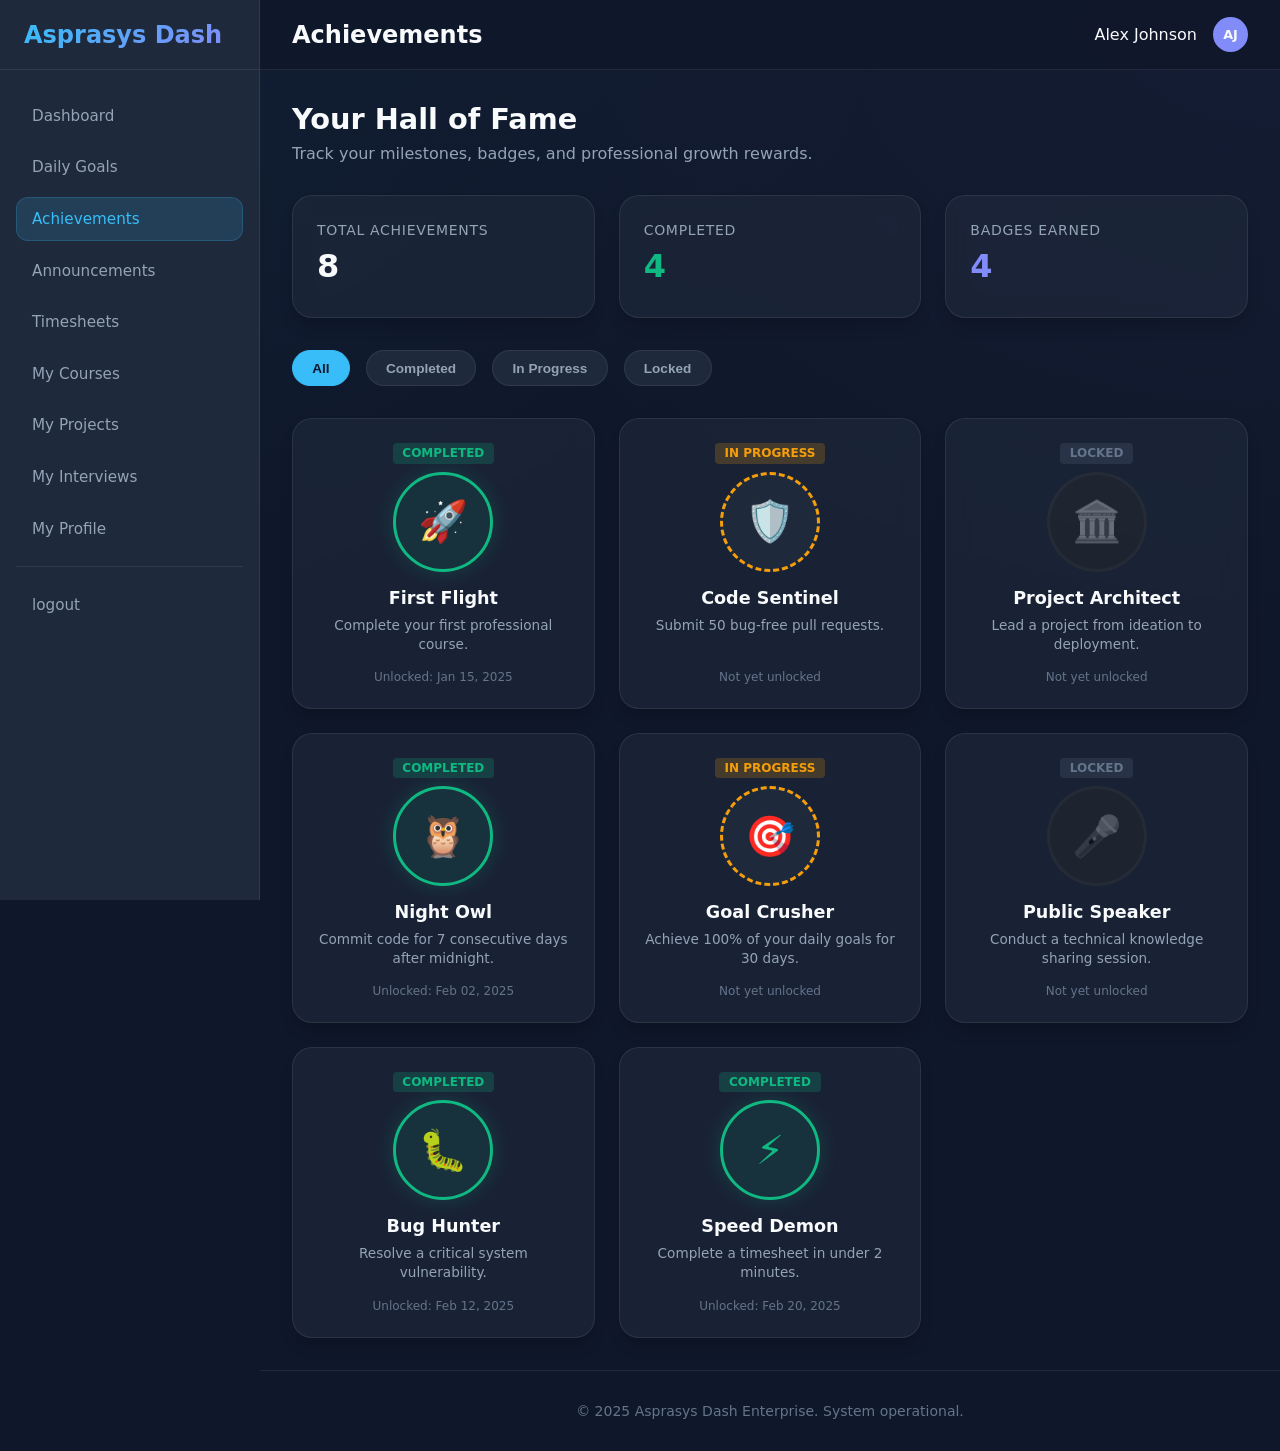
==== commit a109b523: "Refactor navigation links to point to the logout page and improve consistency across multiple pages" ====
--- a/pages/auth/achievements.html
+++ b/pages/auth/achievements.html
@@ -18,7 +18,7 @@
             </div>
             <nav class="sidebar-nav">
                 <ul class="nav-list">
-                    <li class="nav-item"><a href="dashboard.html" class="nav-link">Dashboard</a></li>
+                    <li class="nav-item"><a href="dashboard.html" class="nav-link ">Dashboard</a></li>
                     <li class="nav-item"><a href="daily-goals.html" class="nav-link">Daily Goals</a></li>
                     <li class="nav-item"><a href="achievements.html" class="nav-link active">Achievements</a></li>
                     <li class="nav-item"><a href="announcements.html" class="nav-link">Announcements</a></li>
@@ -27,7 +27,10 @@
                     <li class="nav-item"><a href="my-projects.html" class="nav-link">My Projects</a></li>
                     <li class="nav-item"><a href="my-interviews.html" class="nav-link">My Interviews</a></li>
                     <li class="nav-item"><a href="my-profile.html" class="nav-link">My Profile</a></li>
-                    <li class="nav-item logout-link"><a href="#" class="nav-link">Logout</a></li>
+
+                    <li class="nav-item logout-link">
+                        <a href="logout.html" class="nav-link">logout</a>
+                    </li>
                 </ul>
             </nav>
         </aside>
--- a/assets/css/style.css
+++ b/assets/css/style.css
@@ -203,92 +203,136 @@
 .welcome-section p {
   color: var(--text-secondary);
 }
-
-/* Stats Grid */
+/* 3-Column Grid */
+.dashboard-grid {
+  display: grid;
+  grid-template-columns: 1fr 1.2fr 0.8fr;
+  gap: 1.5rem;
+  margin-top: 2rem;
+}
+
+/* Stat Cards */
 .stats-grid {
   display: grid;
-  grid-template-columns: repeat(auto-fit, minmax(240px, 1fr));
-  gap: 1.5rem;
+  grid-template-columns: repeat(auto-fit, minmax(180px, 1fr));
+  gap: 1.2rem;
   margin-bottom: 2rem;
 }
-
 .card {
   background: var(--surface);
-  backdrop-filter: blur(10px);
   border: 1px solid var(--border);
   border-radius: var(--radius-lg);
   padding: 1.5rem;
   transition: var(--transition);
-}
-
+  backdrop-filter: blur(10px);
+}
 .card:hover {
-  transform: translateY(-5px);
+  transform: translateY(-4px);
   border-color: var(--primary);
   box-shadow: var(--shadow);
 }
-
-.stat-value {
-  font-size: 2rem;
-  font-weight: 700;
-  display: block;
-  margin: 0.5rem 0;
-}
-
 .stat-label {
   color: var(--text-secondary);
-  font-size: 0.875rem;
-  font-weight: 500;
+  font-size: 0.75rem;
   text-transform: uppercase;
   letter-spacing: 0.05em;
-}
-
-/* Recent Activity Area */
-.section-header {
-  margin-bottom: 1.5rem;
+  font-weight: 600;
+}
+.stat-value {
+  font-size: 1.8rem;
+  font-weight: 700;
+  display: block;
+  margin-top: 0.4rem;
+}
+
+/* Quick Actions */
+.quick-actions {
+  display: flex;
+  gap: 0.8rem;
+  margin-bottom: 2rem;
+  overflow-x: auto;
+  padding-bottom: 5px;
+}
+.action-btn {
+  background: var(--bg-accent);
+  border: 1px solid var(--border);
+  color: var(--text-primary);
+  padding: 0.6rem 1.2rem;
+  border-radius: 50px;
+  font-size: 0.85rem;
+  font-weight: 600;
+  cursor: pointer;
+  transition: var(--transition);
+  white-space: nowrap;
+  display: flex;
+  align-items: center;
+  gap: 0.5rem;
+}
+.action-btn:hover {
+  background: var(--primary);
+  color: var(--bg-main);
+  border-color: var(--primary);
+}
+
+/* Section Headings */
+.section-title {
+  font-size: 1.1rem;
+  font-weight: 700;
+  margin-bottom: 1.2rem;
   display: flex;
   justify-content: space-between;
   align-items: center;
 }
-
-.activity-list {
-  display: flex;
-  flex-direction: column;
-  gap: 1rem;
-}
-
-.activity-item {
-  display: flex;
-  align-items: center;
-  gap: 1rem;
-  padding-bottom: 1rem;
-  border-bottom: 1px solid var(--border);
-}
-
-.activity-item:last-child {
-  border-bottom: none;
-  padding-bottom: 0;
-}
-
-.activity-icon {
-  width: 40px;
-  height: 40px;
+.view-all {
+  color: var(--primary);
+  font-size: 0.8rem;
+  text-decoration: none;
+}
+
+/* Progress List */
+.velocity-item {
+  margin-bottom: 1.2rem;
+}
+.velocity-info {
+  display: flex;
+  justify-content: space-between;
+  font-size: 0.9rem;
+  margin-bottom: 0.5rem;
+}
+.progress-bar {
+  height: 6px;
+  background: rgba(255, 255, 255, 0.05);
+  border-radius: 10px;
+  overflow: hidden;
+}
+.progress-fill {
+  height: 100%;
+  background: var(--primary);
+  border-radius: 10px;
+}
+
+/* Interview Pipeline */
+.pipeline-item {
+  padding: 1rem;
   border-radius: var(--radius-md);
-  background: var(--bg-accent);
-  display: flex;
-  align-items: center;
-  justify-content: center;
-  flex-shrink: 0;
-}
-
-.activity-info p {
-  font-size: 0.95rem;
-}
-
-.activity-time {
-  font-size: 0.8rem;
-  color: var(--text-muted);
-}
-
+  background: rgba(255, 255, 255, 0.03);
+  border: 1px solid var(--border);
+  margin-bottom: 1rem;
+  transition: var(--transition);
+}
+.pipeline-item:hover {
+  background: rgba(255, 255, 255, 0.06);
+}
+.round-tag {
+  font-size: 0.7rem;
+  padding: 0.2rem 0.5rem;
+  border-radius: 4px;
+  background: var(--primary-glow);
+  color: var(--primary);
+  margin-bottom: 0.5rem;
+  display: inline-block;
+  font-weight: 700;
+}
 /* Footer */
 .footer {
   margin-top: auto;
@@ -2062,35 +2106,166 @@
 
 /* logout */
 
-/* Main Content Wrapper */
-.main-wrapper {
-  flex: 1;
-  margin-left: var(--sidebar-width);
-  transition: var(--transition);
+.oner {
+  width: 100%;
+  display: flex;
+  justify-content: center;
+  align-items: center;
+}
+
+.logout-header {
+  text-align: center;
+  margin-bottom: 2.5rem;
+  animation: fadeInDown 0.6s ease-out;
+}
+
+.logout-header h1 {
+  font-size: 2rem;
+  margin-bottom: 0.5rem;
+  font-weight: 800;
+}
+
+.logout-header p {
+  color: var(--text-secondary);
+}
+
+/* Card Layout */
+.logout-card {
+  background: var(--surface);
+  backdrop-filter: blur(10px);
+  border: 1px solid var(--border);
+  border-radius: var(--radius-lg);
+  padding: 3rem 2rem;
+  max-width: 450px;
+  width: 100%;
+  text-align: center;
+  box-shadow: var(--shadow);
+  animation: scaleIn 0.4s cubic-bezier(0.175, 0.885, 0.32, 1.275);
+}
+
+.logout-icon {
+  width: 64px;
+  height: 64px;
+  background: rgba(239, 68, 68, 0.1);
+  color: var(--danger);
+  border-radius: 50%;
+  display: flex;
+  align-items: center;
+  justify-content: center;
+  margin: 0 auto 1.5rem;
+  font-size: 2rem;
+}
+
+.logout-message {
+  font-size: 1.25rem;
+  font-weight: 600;
+  margin-bottom: 1rem;
+  color: var(--text-primary);
+}
+
+.logout-warning {
+  color: var(--text-muted);
+  font-size: 0.9rem;
+  margin-bottom: 2rem;
+  line-height: 1.5;
+}
+
+/* Action Buttons */
+.button-group {
   display: flex;
   flex-direction: column;
-}
-
-/* Navbar */
-.navbar {
-  height: var(--navbar-height);
-  background: rgba(15, 23, 42, 0.8);
-  backdrop-filter: blur(12px);
-  border-bottom: 1px solid var(--border);
-  display: flex;
-  align-items: center;
-  justify-content: space-between;
-  padding: 0 2rem;
-  position: sticky;
-  top: 0;
-  z-index: 900;
-}
-
-.menu-toggle {
-  display: none;
-  background: none;
-  border: none;
+  gap: 1rem;
+}
+
+.btn {
+  padding: 1rem;
+  border-radius: var(--radius-md);
+  font-weight: 700;
+  font-size: 1rem;
+  cursor: pointer;
+  transition: var(--transition);
+  border: 1px solid transparent;
+  text-decoration: none;
+}
+
+.btn-confirm {
+  background: var(--danger);
+  color: white;
+}
+
+.btn-confirm:hover {
+  background: #dc2626;
+  transform: translateY(-2px);
+  box-shadow: 0 5px 15px rgba(239, 68, 68, 0.3);
+}
+
+.btn-cancel {
+  background: var(--bg-accent);
   color: var(--text-primary);
-  font-size: 1.5rem;
-  cursor: pointer;
-}
+  border-color: var(--border);
+}
+
+.btn-cancel:hover {
+  background: var(--surface);
+  border-color: var(--text-muted);
+}
+
+/* Footer */
+.footer {
+  padding: 2rem;
+  text-align: center;
+  border-top: 1px solid var(--border);
+  color: var(--text-muted);
+  font-size: 0.875rem;
+  width: 100%;
+}
+
+/* Animations */
+@keyframes fadeInDown {
+  from {
+    opacity: 0;
+    transform: translateY(-20px);
+  }
+
+  to {
+    opacity: 1;
+    transform: translateY(0);
+  }
+}
+
+@keyframes scaleIn {
+  from {
+    opacity: 0;
+    transform: scale(0.9);
+  }
+
+  to {
+    opacity: 1;
+    transform: scale(1);
+  }
+}
+
+/* Responsive Design */
+@media (max-width: 1024px) {
+  .sidebar {
+    transform: translateX(-100%);
+  }
+
+  .sidebar.active {
+    transform: translateX(0);
+  }
+
+  .main-wrapper {
+    margin-left: 0;
+  }
+
+  .menu-toggle {
+    display: block;
+  }
+}
+
+@media (max-width: 480px) {
+  .logout-card {
+    padding: 2rem 1.5rem;
+  }
+}
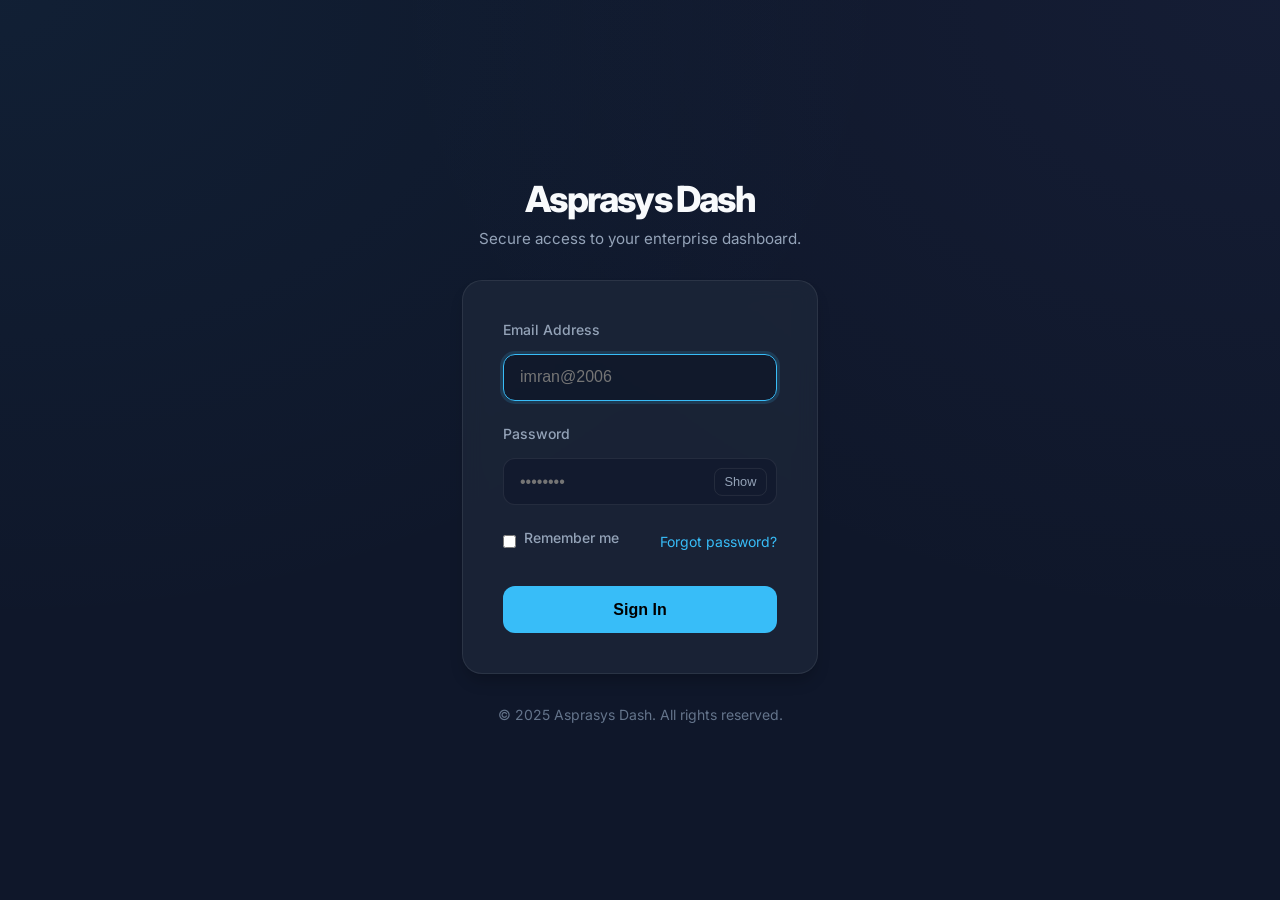
==== commit b7db8e50: "updates" ====
--- a/pages/auth/achievements.html
+++ b/pages/auth/achievements.html
@@ -85,6 +85,7 @@
         </div>
     </div>
 
+    <script src="/assets/js/app.js"></script>
     <script>
         const achievementsData = [
             { title: "First Flight", desc: "Complete your first professional course.", status: "Completed", icon: "🚀", date: "Jan 15, 2025" },
--- a/assets/css/style.css
+++ b/assets/css/style.css
@@ -1,3 +1,5 @@
+@import url('https://fonts.googleapis.com/css2?family=Inter:wght@300;400;500;600;700&display=swap');
+
 :root {
   /* Color Palette */
   --bg-main: #0f172a;
@@ -53,6 +55,106 @@
   overflow-x: hidden;
 }
 
+/* Login Page */
+.login-page {
+  display: flex;
+  align-items: center;
+  justify-content: center;
+  min-height: 100vh;
+}
+
+.login-wrapper {
+  width: 100%;
+  max-width: 420px;
+  padding: 2rem;
+  animation: fadeIn 0.6s ease-out;
+}
+
+@keyframes fadeIn {
+  from { opacity: 0; transform: translateY(10px); }
+  to { opacity: 1; transform: translateY(0); }
+}
+
+.login-header { text-align: center; margin-bottom: 2rem; }
+.app-title { font-size: 2.25rem; font-weight: 800; letter-spacing: -0.05em; margin-bottom: 0.5rem; }
+.app-tagline { color: var(--text-secondary); font-size: 0.95rem; }
+
+.login-page .card { padding: 2.5rem; }
+
+.login-page .form-group { margin-bottom: 1.5rem; }
+.login-page label { display: block; margin-bottom: 0.5rem; font-weight: 500; color: var(--text-secondary); font-size: 0.875rem; }
+.login-page .form-control {
+  width: 100%;
+  padding: 0.85rem 1rem;
+  background: rgba(15, 23, 42, 0.6);
+  border: 1px solid var(--border);
+  border-radius: var(--radius-md);
+  color: var(--text-primary);
+  font-size: 1rem;
+  transition: var(--transition);
+}
+.login-page .form-control:focus {
+  outline: none;
+  border-color: var(--primary);
+  box-shadow: 0 0 0 3px var(--primary-glow);
+  background: rgba(15, 23, 42, 0.8);
+}
+.login-page .form-actions { display: flex; align-items: center; justify-content: space-between; margin-bottom: 2rem; font-size: 0.875rem; }
+.login-page .checkbox-group { display: flex; align-items: center; gap: 0.5rem; }
+.login-page .checkbox-group input[type="checkbox"] { accent-color: var(--primary); cursor: pointer; }
+
+.login-page .btn-primary {
+  width: 100%;
+  padding: 0.85rem 1.5rem;
+  border-radius: var(--radius-md);
+  font-weight: 600;
+  font-size: 1rem;
+  cursor: pointer;
+  transition: var(--transition);
+  border: 1px solid transparent;
+  display: inline-flex;
+  align-items: center;
+  justify-content: center;
+  gap: 0.5rem;
+  background: var(--primary);
+  color: #000;
+}
+.login-page .btn-primary:hover { background: #7dd3fc; transform: translateY(-1px); box-shadow: 0 4px 12px rgba(56, 189, 248, 0.3); }
+.login-page .btn-secondary { background: transparent; border: 1px solid var(--border); color: var(--text-primary); }
+.login-page .btn-secondary:hover { background: var(--bg-accent); border-color: var(--text-secondary); }
+.login-page .btn-link { color: var(--primary); text-decoration: none; transition: var(--transition); }
+.login-page .btn-link:hover { color: #7dd3fc; text-decoration: underline; }
+
+.divider { display: flex; align-items: center; text-align: center; margin: 1.5rem 0; color: var(--text-muted); font-size: 0.75rem; font-weight: 700; text-transform: uppercase; letter-spacing: 0.1em; }
+.divider::before, .divider::after { content: ''; flex: 1; border-bottom: 1px solid var(--border); }
+.divider span { padding: 0 1rem; }
+
+.login-footer { margin-top: 2rem; text-align: center; font-size: 0.875rem; color: var(--text-muted); }
+.text-gradient { background: linear-gradient(135deg, var(--primary), var(--accent)); -webkit-background-clip: text; -webkit-text-fill-color: transparent; }
+
+/* Login UX improvements */
+#error-message {
+  display: none;
+  background: rgba(239, 68, 68, 0.12);
+  color: var(--danger);
+  border: 1px solid rgba(239, 68, 68, 0.35);
+  border-radius: var(--radius-md);
+  padding: 0.75rem 1rem;
+  margin-bottom: 1rem;
+  font-weight: 600;
+}
+.input-error { border-color: var(--danger) !important; box-shadow: 0 0 0 3px rgba(239, 68, 68, 0.15) !important; }
+.input-with-addon { position: relative; }
+.toggle-password { position: absolute; right: 10px; top: 50%; transform: translateY(-50%); background: transparent; border: 1px solid var(--border); color: var(--text-secondary); padding: 0.35rem 0.6rem; border-radius: 8px; font-size: 0.8rem; cursor: pointer; }
+.toggle-password:hover { background: var(--bg-accent); color: var(--text-primary); }
+.caps-lock-warning { display: none; margin-top: 0.4rem; font-size: 0.8rem; color: var(--warning); }
+
+/* Custom Scrollbar */
+::-webkit-scrollbar { width: 8px; }
+::-webkit-scrollbar-track { background: var(--bg-main); }
+::-webkit-scrollbar-thumb { background: var(--surface); border-radius: 10px; }
+::-webkit-scrollbar-thumb:hover { background: var(--secondary); }
+
 /* Layout Structure */
 .app-container {
   display: flex;
